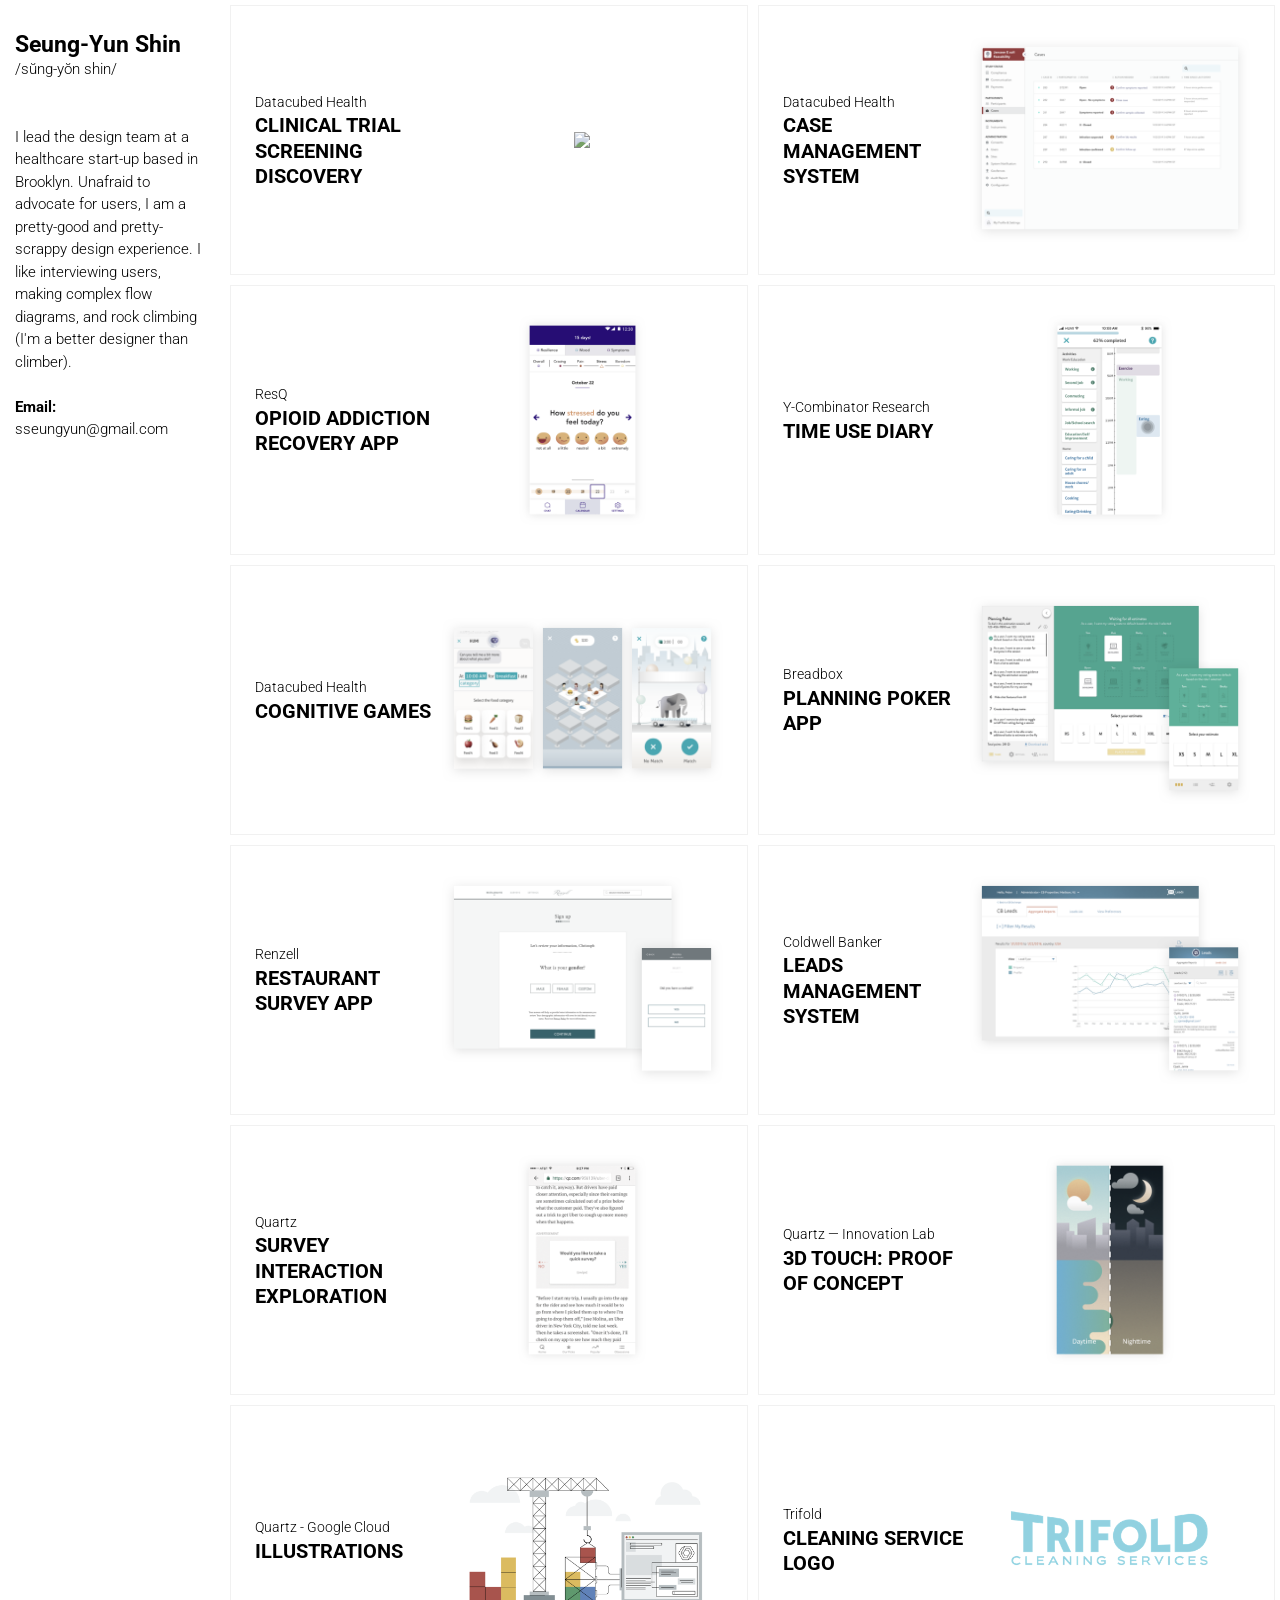
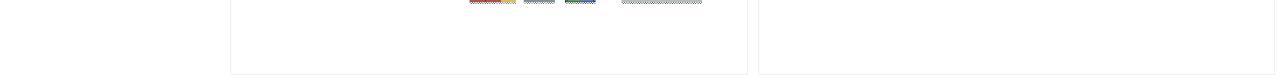
==== work/index.html @ f25b6d75 "Restructure: landing page at root, portfolio at /work, fix CSS" ====
<!DOCTYPE html>
<html lang="en" class="no-js">
	<head>
		<meta charset="UTF-8" />
		<meta http-equiv="X-UA-Compatible" content="IE=edge">
		<meta name="viewport" content="width=device-width, initial-scale=1">
		<title>Seung-Yun's Portfolio</title>
		<meta name="description" content="Hi. It's my portfolio." />
		<meta name="keywords" content="design, portfolio" />
		<meta name="" content="Works" />
		<link href='https://fonts.googleapis.com/css?family=Roboto:400,700' rel='stylesheet' type='text/css'>

		<link rel="stylesheet" type="text/css" href="css/normalize.css" />
		<link rel="stylesheet" type="text/css" href="fonts/font-awesome-4.3.0/css/font-awesome.min.css" />
		<link rel="stylesheet" type="text/css" href="css/style1.css" />
		<script src="js/modernizr.custom.js"></script>
		<link rel="shortcut icon" href="favicon.ico">
		<link rel="icon" href="animated_favicon.gif" type="image/gif">
		
		<script type="text/javascript" src="js/jquery-1.12.3.min.js"></script>
		<script type="text/javascript" src="js/jquery.mlens-1.6.min.js"></script>
	</head>
	<body>
		<div class="container">
			<button id="menu-toggle" class="menu-toggle"><span>Menu</span></button>
			<button class="close-button fa fa-fw fa-close"></button>

			
			<div id="theSidebar" class="sidebar">
				<h1>Seung-Yun Shin
				</h1>
					<p2>/sŭng-yŏn shin/
					</p2> <br><br><br>
					<p2>
						I lead the design team at a healthcare start-up based in Brooklyn. Unafraid to advocate for users, I am a pretty-good and pretty-scrappy design experience. I like interviewing users, making complex flow diagrams, and rock climbing (I'm a better designer than climber).  <br><br>
						<strong>Email:</strong> sseungyun@gmail.com
					<!--
						  <b class="btn active" onclick="filterSelection('all')"> Show all</a><br>
						  <a class="btn" onclick="filterSelection('mobile')"> Mobile</a><br>
						  <a class="btn" onclick="filterSelection('desktop')"> Desktop</a><br>
						  <a class="btn" onclick="filterSelection('responsive')"> Responsive</a><br>
						  <a class="btn" onclick="filterSelection('projectmanaging')"> Project managing</a><br>
						  <a class="btn" onclick="filterSelection('informationarchitecture')"> Information architecture</a><br>
						  <a class="btn" onclick="filterSelection('datavis')"> Data vis</a><br>
						  <a class="btn" onclick="filterSelection('userinterface')"> User interface</a><br>
						  <a class="btn" onclick="filterSelection('qualitative research')"> Qualitative research</a><br>
						  <a class="btn" onclick="filterSelection('quantitative research')"> Quantitative research</a><br>
						  <a class="btn" onclick="filterSelection('interaction')"> Interaction</a><br>
						  <a class="btn" onclick="filterSelection('prototype')"> Prototype</a><br>
						  <a class="btn" onclick="filterSelection('exploration')"> Exploration</a><br>
						  <a class="btn" onclick="filterSelection('shipped')"> Shipped</a><br>
						-->
					
					</p2>
			</div>

			<div id="theGrid" class="main">
				<section class="grid">
					<a id="screening" class="grid__item 1" href="#">
						<div class="gridtitle">
							<p class="category">Datacubed Health</p>
							<h2 class="title title--preview">Clinical Trial Screening Discovery</h2>
						</div>

						<div class="meta meta--preview">
							<img src="img/thumbnail/screening-thumbnail.png" class="meta__avatar thumbnail_img"/>
						</div>
					</a>

					<a id="cms" class="grid__item 1" href="#">
						<div class="gridtitle">
							<p class="category">Datacubed Health</p>
							<h2 class="title title--preview">Case Management System</h2>
						</div>

						<div class="meta meta--preview">
							<img src="img/thumbnail/caseman-thumbnail.png" class="meta__avatar thumbnail_img"/>
						</div>
					</a>

					<a id="resq" class="grid__item 1" href="#">
						<div class="gridtitle" >
							<p class="category">ResQ</p>
							<h2 class="title title--preview">Opioid Addiction Recovery App</h2>
						</div>
						<div class="meta meta--preview">
							<img src="img/thumbnail/resq-thumbnail.png" class="meta__avatar thumbnail_img"/> 
						</div>
					</a>
					<a id="timeuse" class="grid__item 2" href="#">
						<div class="gridtitle">
							<p class="category">Y-Combinator Research</p>
							<h2 class="title title--preview">Time Use Diary</h2>
						</div>
						<div class="meta meta--preview">
							<img src="img/thumbnail/timeuse-thumbnail.png" class="meta__avatar thumbnail_img"/> 
						</div>
					</a> 
					<a id="cognitive" class="grid__item 3" href="#">
						<div class="gridtitle">
							<p class="category">Datacubed Health</p>
							<h2 class="title title--preview">Cognitive Games</h2>
						</div>
						<div class="meta meta--preview">
							
							<img src="img/thumbnail/cognitive-thumbnail.png" class="meta__avatar thumbnail_img"/>  
						</div>
					</a>
					<a id="planningpoker" class="grid__item 6" href="#">
						<div class="gridtitle">
							<p class="category">Breadbox</p>
							<h2 class="title title--preview">Planning Poker App</h2>
						</div>
						<div class="meta meta--preview">
							
							<img src="img/thumbnail/breadbox-thumbnail.png" class="meta__avatar thumbnail_img"/>
						</div>
					</a>

					<a id="restarauntsurvey" class="grid__item 7" href="#">
						
						<div class="gridtitle">
							<p class="category">Renzell</p>
							<h2 class="title title--preview">Restaurant Survey App</h2>
						</div>
						<div class="meta meta--preview">
							
							<img src="img/thumbnail/renzell-thumbnail.png" class="meta__avatar thumbnail_img"/>
						</div>
					</a>
					<a id="leadsmanagement" class="grid__item 10" href="#">
						<div class="gridtitle">
							<p class="category">Coldwell Banker</p>
							<h2 class="title title--preview">Leads Management System</h2>
						</div>
						<div class="meta meta--preview">
							<img src="img/thumbnail/cbleads-thumbnail.png" class="meta__avatar thumbnail_img"/>
						</div>
					</a>
					<a id="surveyinteraction" class="grid__item 4" href="#">
						<div class="gridtitle">
							<p class="category">Quartz</p>
							<h2 class="title title--preview">Survey Interaction Exploration</h2>
						</div>
						<div class="meta meta--preview">
							<img src="img/thumbnail/survey-thumbnail.png" class="meta__avatar thumbnail_img"/>
						</div>
					</a>
					<a id="3dtouch" class="grid__item 5" href="#">
						<div class="gridtitle">
							<p class="category">Quartz — Innovation Lab</p>
							<h2 class="title title--preview">3D Touch: Proof of Concept</h2>
						</div>
						<div class="meta meta--preview">
							
							<img src="img/thumbnail/3dtouch-thumbnail.png" class="meta__avatar thumbnail_img"/>
						</div>
					</a>	


					<a id="illustrations" class="grid__item 14" href="#">
						<div class="gridtitle">
							<p class="category">Quartz - Google Cloud</p>
							<h2 class="title title--preview">Illustrations</h2>
						</div>
						<div class="meta meta--preview">
							
							<img src="img/thumbnail/google-thumbnail.png" class="meta__avatar thumbnail_img"/>
						</div>
					</a>
					<a id="logodesign" class="grid__item 15" href="#">
						<div class="gridtitle">
							<p class="category">Trifold</p>
							<h2 class="title title--preview">Cleaning Service Logo</h2>
						
						</div>
						<div class="meta meta--preview">
							<img src="img/thumbnail/trifold-thumbnail.png" class="meta__avatar thumbnail_img"/>
						</div>
					</a>
				</section>

				<section class="content">
					<div class="scroll-wrap">
						
						<article class="content__item 1">
							<span class="category category--full">Datacubed Health</span>
							<h2 class="title title--full">Clinical Trial Screening Discovery</h2>
							
							<span class="category category--full">2020</span>
							<div class="text_area">
							<div class="longline"></div>
							<p>We've known for a while that our inability to support the screening phase of clinical trials was a product gap. To understand how to shape the requirements, I partnered up with the Science and Product teams to understand clinical trial site and participant needs.</p>
							
							<div class = "section">
								<div class="column_text1">
									<h3>TLDR</h3>
									<li><mark>Problem</mark> Our project managers and clients have been using roundabout ways to execute certain functions that our product doesn't support</li>
									<li><mark>Solution</mark> Working with the Product and Science teams, we ran a series of user research including stakeholder interviews, surveys, and workshops </li>
									<li></li>
								</div>
								<div class="column_text2">
									<h3>Team</h3>
									<li>Lead: Me</li>
									<li>Science Researcher: Xinriu Jiang</li>
									<li>Product Manager: Steve Kurien</li>
								</div>
							</div>

							<div class="section">
								<h3>Use Case Matrix</h3>
								We scraped information from the study protocols we have access to and compiled it into one spreadsheet, allowing us to shape the configurability for setting up a study in our system.

								<div class="screenshot">
										<img class="medium" src="img/screening/screening1.png" alt="screening1">
								</div>
							
							</div>

							<div class="section">
								<h3>Stakeholder Interviews & Surveys</h3>
								We interviewed the CEO, President, VP of Customer Success, VP of Project Management, a Director of Sales, and a Project Manager and surveyed our Site Advisory Board. The affinity map below shows what was discussed in those conversations/responses. <br><br>
								We understood that supporting screening was table stakes functionality—it may not necessarily add marketable value to our product, it would save the cost/time of roundabout manual work our users have to perform in order for the system to function as needed.

								<div class="screenshot">
										<img class="large" src="img/screening/screening2.png" alt="screening2">
								</div>
							</div>

							<div class="section">
								<h3>Site and Participant User Journey</h3>
								Based on the themes, we pieced together a user journey for both the participant and the site sides. 
								We validated the journey and the experience scale with the Site Advisory Board in a workshop. 

								<div class="screenshot">
										<img class="large" src="img/screening/screening3.png" alt="screening3">
								</div>
								<div class="screenshot">
										<img class="large" src="img/screening/screening4.png" alt="screening4">
								</div>
								<div class="screenshot">
										<img class="xlarge" src="img/screening/screening5.png" alt="screening5">
								</div>
							</div>

							<div class="section">
								<h3>User Story Mapping</h3>
								Project Management, Science, Product, and Design collectively came up with 49 user stories, leveraging the user journey to guide the discussion. The output was a set of all possible stories for participants and sites in the context of our platform.
								
								<div class="screenshot">
										<img class="large" src="img/screening/screening6.png" alt="screening6">
								</div>
								<div class="screenshot">
										<img class="large" src="img/screening/screening7.png" alt="screening7">
								</div>
								<p>

								Project, Science, Product, and Design assigned a value for each of the user stories based on our aligned-understanding of the user journies — since Project Management and the Science team were our primary stakeholders, their assigned values were weighted higher.
								</p>
							
								<div class="screenshot">
										<img class="large" src="img/screening/screening8.png" alt="screening8">
								</div>
						
							
							</div>
					
				</article>
				











						<article class="content__item 1">
							<span class="category category--full">Datacubed Health</span>
							<h2 class="title title--full">Case Management System</h2>
							
							<span class="category category--full">2019</span>
							<div class="text_area">
							<div class="longline"></div>
							<p>At the request of a pharmaceutical client, I designed a feature for case managers for a clinical trial. I am currently working closely with our front-end and back-end engineers for the first build.</p>
							
							<div class = "section">
								<div class="column_text1">
									<h3>TLDR</h3>
									<li><mark>Problem</mark> For an E. coli vaccine trial, case managers need a way to follow up with participants who report symptoms of E. coli within a study population of 600-1000</li>
									<li><mark>Solution</mark> Create a case management tool to keep track of and update cases of E. coli infection within the study population</li>
									<li><mark>Gist</mark> A big challenge was wrapping my head around all the moving parts and trying to simplify the experience for users. But really, the bigger challenge was running between our client, our project manager, and our acting product manager to narrow down requirements and nail down the workflow as our startup adapts to working with clients. </li>	
								</div>
								<div class="column_text2">
									<h3>Team</h3>
									<li><mark>Product Management</mark> Mike Kaminsky</li>
									<li><mark>UX Design</mark> Me</li>
									<li><mark>UI Design</mark> Jewelia Kim</li>
									<li><mark>Development</mark> Joey Wu (Front-end), Kailash Kumar (Back-end)</li>
								</div>
							</div>

							<div class="screenshot">
									<img class="mediumshadow" src="img/caseman/caseman1.png" alt="resq1">
							</div>
								


							<div class="section">
								<h3>Background</h3>
								This feature would be the most front-end involved of the custom features we had to build for the vaccine trial. I lead the design for all features of the end-to-end solution, including
								<ul>
									<li>1. geofence creation feature for study admin</li>
									<li>2. a participant-facing chatbot (with location-based conditions)</li>
									<li>3. workflow for creating of new cases</li>
									<li>4. case feature for case managers - which is what we're talking about right now</li>
								</ul>

							</div>

							<div class="section">
								<h3>Research</h3>
								<h4>Interviews</h4>
									When we kicked off our project, I interviewed our Chief Deputy Science Officer and our Research Assistant who have had experience as case managers at prior jobs. The conversations helped me find a footing for what they were generally looking for.
								<ul>
									<li>• They preferred having more flexibility over having less room for error</li>
									<li>• Due to regulatory reasons, user should not be able to "undo" actions </li>
									<li>• Note taking has to be general and not tied to a specific state</li>
								</ul>
							</div>

							<div class="section">
								<h3>Userflow</h3>
								I synthesized the requirements that came in piecemeal and created this userflow for final approval from the client.
								<div id="img_wrapper" class="screenshot">
									<img id="publiczoom" src="img/caseman/caseman2.png" alt="public" data-big=src=img/caseman/caseman2@2x.png data-big2x="img/caseman/caseman2@2x.png" data-id="mlens_0" style="width: 100%;">
									<figcaption>Hover to follow the flow</figcaption>
								</div>

							<div class="section">
								<h3>Information architecture</h3>
								To make the cases easier to track, I created 4 different states to align to the question the case manager had to answer in the progression of the case. Depending on their answer to questions, the case would progress from "Open case", "Reported (symptoms)", "Suspected infection", and "Confirmed infection". 
								<div class="screenshot">
									<img class="large" src="img/caseman/caseman4.png" alt="resq17">
									<figcaption>Breakdown of each state, what the case manager has to do, and what information they need to execute</figcaption>
								</div>
							</div>

							<div class="section">
								<h3>Wireframes</h3>
								From the breakdown above, I had a good understanding of the most relevant information tied to case manager's actions. I designed the layout so that as the case manager reads from left to right, they can glance at what information they need and directly on the right, answer the question that they need to answer regarding the case. <br>
								Items such as PII (Personally identifiable information) would remain at the top.
								<div class="screenshot">
									<img class="medium" src="img/caseman/caseman5.png" alt="resq1">
									<figcaption>Laying out all the necessary components</figcaption>
								</div>
								<div>
									<img class="large" src="img/caseman/caseman3.png" alt="resq1">
									<figcaption>How each case gets progressed depending on how the case was opened</figcaption>
								</div>
							</div>
							
							</div>
							<div class="section">
								<h3>Interface
								</h3>
								I worked off of a design system that UX designer, Jewelia Kim, had created before. For the new components, I derived the styling off of patterns and added them to the library. 
								<br><br>
								<div class="screenshot">
									<img class="mediumshadow" src="img/caseman/caseman6.png" alt="resq17">
									<figcaption>Case managers can see a list of all cases</figcaption>
								</div>
								<div class="screenshot">
									<img class="mediumshadow" src="img/caseman/caseman7.png" alt="resq17">
									<figcaption>Detail view shows all the relevant information</figcaption>
								</div>
						
								<div class="screenshot">
									<img class="large" src="img/caseman/caseman8.png" alt="resq17">
									<figcaption>All the states of the new component</figcaption>
								</div>
							</div>
							<div class="section">
								<h3>Development
								</h3>
								To better communicate the conditions around the different states to developers, I've created truth tables. So far, it's been a great process working closely with back-end and front-end engineers to talk through workarounds. The release date for this feature is January 2020.
								<br><br>
								<div class="two_columns">
									<img class="small2" src="img/caseman/caseman9.png" alt="resq17">
									
								
									<img class="small2" src="img/caseman/caseman10.png" alt="resq17">
									<figcaption>Left: Focused on the Open states of cases, Right: All states based on specific conditions</figcaption>
								</div>
							</div>

						</article>

						<article class="content__item 1">
							<span class="category category--full">ResQ</span>
							<h2 class="title title--full">Opioid Addiction Recovery App</h2>
							
							<span class="category category--full">2018 - 2019 | Datacubed Health</span>
							<div class="text_area">
							<div class="longline"></div>
							<p>I am proud to have led the design of this opioid recovery app from challenge submission to bring it to life as an MVP, in development now. It won <a href="http://thehealthcareblog.com/blog/2018/11/09/looking-back-at-the-rwjf-challenges/">2nd place in the RWJF Opioid challenge</a>, was <a href="http://awards.ixda.org/entry/2019/resq-predictive-analytics-and-social-support-to-fight-opioid-addiction/">shortlisted for the 2019 Interaction Awards</a>, and received <a href="https://www.fastcompany.com/90225061/this-app-enlists-friends-and-family-to-help-fight-opioid-addiction">press recognition</a>!</p>
							

						<div class="section">
							<div class="column_text1">
								<h3>TLDR
								</h3>
								<li><mark>Problem</mark> Too many people are dying of opioid overdose, and most people don't know how to help loved ones suffering from addiction </li>
								<li><mark>Solution</mark> Using predictive modeling, Design an app that sends nudges support network to intervene when said individuals may be vulnerable to relapse</li>
								<li><mark>Gist</mark> When our company decided to put resources into realizing the app, we shifted toward making proper flows and conducting user interviews to make it a viable product. The findings from user interviews (along with considering realistic dev efforts) led us to overhaul the mobile experience.</li>
							</div>
							<div class="column_text2">
								<h3>Team
								</h3>
								<li><mark>Research Science</mark> Tyler Burleigh PhD</li>
								<li><mark>Product Manager/Lead Design</mark> Me</li>
								<li><mark>Development</mark> Marina Hoashi (React Native), Karan Desai (Back-end)</li>
							</div>
						</div>
							<div class="section">
								<h3>Background</h3>
								 <a href=“https://www.datacubed.com/resq/“>ResQ</a> began as a response to a challenge sponsored by the Robert Woods Johnson Foundation (RWJF) and was initially led by Datacubed research scientist <a href=” https://tylerburleigh.com/”>Tyler Burleigh</a>.  
								<blockquote>"Can you create technology enabled tools to help support and connect individuals affected by opioid addiction?"
								</blockquote>
								<strong>Social support plays a key role in long-term recovery.</strong> Because Datacubed’s research platform already allows participants to pass their data to research admins, we reshaped the model to connect primary users (recovering addicts) with a support network of family and friends. The primary users would be able to log predictive factors using their mobile app, while the support users would be able to monitor the primary users data to know when they should intervene. To address concerns that many who want to help might not best know how, the desktop web app would also provide guidance on how to best encourage and support the primary user. 
								<br>
								<button class="accordion"> about how this works</button>
								<div class="panel">
									<h4>What science says are the key predictors of relapse
									</h4>
									Prior studies about opioid addiction reveal key indicators which predict relapse. The most accurate predictors seem pretty obvious, like how much a person is craving and when a person last used. Others are less intuitive, e.g. a person’s tolerance for ambiguity (essentially how okay they are with uncertainty) and their aversion to risk.
									<div class="screenshot">
										<img class="medium" src="img/resq/resq1.png" alt="resq1">
										<figcaption>This shows confidence levels of the factors. Graphic design: Ivan Martinez, Source: National Institute on Drug Abuse | NIH</figcaption>
									</div>
									Many of these factors could be be self-reported, but we could objectively measure some of the more subtle factors by asking primary users to perform several tasks. We design + gamified each of these tasks (please also see "Cognitive games") to measure key predictors of relapse:
									<ul>
										<li>• Delayed discounting | Impulsivity</li>
										<li>• Stroop | Susceptibility</li>
										<li>• Levy probability | Risk/Ambiguity tolerance</li>
										<li>• <a href=”https://en.wikipedia.org/wiki/Likert_scale>Likert</a> survey | Craving, Boredom, Stress, Pain</li>
									</ul>
								
									As our Research Scientist Tyler described it, the Levy task presents the participant with “a choice between a sure bet and a risky bet with the possibility of gaining or losing some amount of money/points.”
									<br><br>
									In a Stroop trial, typically, a word “is matched to the font color of the word (e.g., blue), and on other trials they are mismatched (e.g., red) which creates two competing response tendencies (i.e., red and blue). When mismatched, participants are slower to respond and more likely to make errors, and individual differences in task performance are believed to be diagnostic of decline in cognitive control which underlies certain disorders.” Replacing some of the color words with words related to opioids or heroin (e.g. “dope”) would measure your susceptibility.
									<div class="two_columns">
										<img class="mobile2" src="https://66.media.tumblr.com/654535f9b9a9856152adfec0811de740/tumblr_po8i8myhJw1y8t0x6o1_1280.png" alt="resq2">
										<img class="mobile2" src="https://66.media.tumblr.com/d220a0c58a2a50d329d6137cba637a8a/tumblr_po8ia0J4Ay1y8t0x6o1_1280.png" alt="resq3">
										<figcaption>Users could take these tasks to measure their risk + ambiguity tolerance (left) and susceptibility (right).
									</div>		
								</div>
							</div>	
							
							<div class="section">
								<h3>Explorations</h3>
								My fellow UX designer, <a href =“https://www.linkedin.com/in/jeweliakim”>Jewelia Kim</a>, and I rushed to get wireframes and some (admittedly) extremely-roughly-visual-designed screens out within a day. Here’s what ResQ 1.0 looked like:
								<div class="two_columns">
									<img class="mobile2" src="https://66.media.tumblr.com/296659e8dfaf08397abe852785c9b7bd/tumblr_po8iadRsFh1y8t0x6o1_640.png" alt="resq4">
									<img class="mobile2" src="https://66.media.tumblr.com/2bb9788cc4fe68d70f9166ce56bb0826/tumblr_po8iardApx1y8t0x6o1_640.png" alt="resq5">
									<figcaption>ResQ 1.0: Our initial entry for the challenge looking quite wireframe-y</figcaption>
								</div>
								Once we were selected semi-finalists, we had some time to breathe and refined the designs for ResQ 2.0. 
								<div class="two_columns">
									<img class="mobile2" src="https://66.media.tumblr.com/421a742363b54845e294a744d8ca5851/tumblr_po8ib7flS51y8t0x6o1_1280.png" alt="resq5">
									<img class="mobile2" src="https://66.media.tumblr.com/d73b47f8c51a1cdfb19bb5a1fb12283d/tumblr_po8ic7f56L1y8t0x6o1_1280.png" alt="resq6">
									<figcaption>ResQ 2.0: After some visual updates</figcaption>
								</div>
								<div class="screenshot">
									<iframe width="559" height="398" src="https://www.youtube.com/embed/PlA_mY3U-kQ?rel=0" frameborder="0" allow="accelerometer; autoplay; encrypted-media; gyroscope; picture-in-picture" allowfullscreen></iframe> 
									<figcaption>Prototype of ResQ 2.0: Support user sending an encouragement sticker to primary user</figcaption>
								</div>
							</div>	
							<div class="section">
								<h3>Userflows</h3>
								We were then selected as finalists. I worked with Android developer John Gomez to make a semi-functioning version of the app. <br>
								<strong>At this point, Datacubed made the decision to open up dev resources to make ResQ a real, publicly-available app.</strong> So I quickly backpedaled to userflows. 
								
								<div class="screenshot">
									<img class="xlarge" src="img/resq/resq17.png" alt="resq17">
									<figcaption>User flow: how a primary user logs in</figcaption>
								</div>
								<div class="screenshot">
									<img class="xlarge" src="img/resq/resq18.png" alt="resq18">
									<figcaption>User flow: how a primary user takes surveys + tasks</figcaption>
								</div>
								<div class="screenshot">
									<img class="xlarge" src="img/resq/resq19.png" alt="resq19">
									<figcaption>User flow: how a support user registers</figcaption>
								</div>
							</div>
							<div class="section">
								<h3>Research
								</h3>
								<h4>Interviews</h4>
								As ResQ began to take form as a full-fledged app, developers echoed the same lingering concerns we had that were never fully addressed: “How can we be sure that this is something recovering opioid users want?” We hadn’t done enough to engage with our potential user base to complement our scientific insights—what a way to imply “we know what you need better than you do.”
								<br><br>
								After some deliberation, I decided to get in touch with users on the Opiates Recovery sub-Reddit. I felt like it was the best, non-invasive way to reach that community of recovering opioid users. With the approval of the moderators, <a href="https://www.reddit.com/r/OpiatesRecovery/comments/9qpa81/were_building_a_recovery_applet_us_know_what_you/">I solicited feedback for the app.</a> <i>I had no idea how immensely helpful it would be</i>: two people graciously volunteered to speak more in depth about their personal experiences, and each of the feedback we received shaped the next iteration of ResQ.
								<div class="screenshot">
									<img class="large" src="https://66.media.tumblr.com/1064c71ba780fbda7709b35f5e42d4fb/tumblr_po8ibmnUdC1y8t0x6o1_1280.png" alt="resq8">
									<figcaption>We asked /r/OpiatesRecovery/ to give us feedback about ResQ</figcaption>
								</div>
							</div>
							<div class="section">
								<h4>Findings</h4>
								Looking at the response from Reddit, we felt optimistic that our app was generally well-received:
								<ul>
									<li>• Commenters saw benefit in calendar app with a record of their past symptoms</li>
								</ul>
							
								I spoke with one of the Reddit volunteers over the phone and got a deeper appreciation of the physical and emotional impact of recovering. I also learned about a few things we hadn’t really thought about before, like the phases of symptoms: 
								<ul>
									<li>• Acute withdrawal symptoms (5-10 days): “You’re so sick you don’t care about anything” </li>
									<li>• Post acute withdrawal symptoms (10+ days): “You’re bombarded with all those issues once you sober up” </li>
									<li>• 30 day marker: “30 days is huge for a lot of people”</li>
									<li>• Access to AA/NA was key in their recovery</li>
								</ul>
								I emailed with a second volunteer from Reddit who gave direct feedback about the app:
								<ul>
									<li>• “Susceptibility” may trigger fatalistic tendencies among some—i.e. the app is telling me I’m susceptible so my inevitable relapse isn’t up to me</li>
									<li>• Reiterated that physical symptoms are a huge part of recovery and would appreciate guidance on how to alleviate them</li>
								</ul>
								I also attended a very informative community panel which included a doctor, distributing attorney, and community leaders in the Lower East Side:
								<ul>
									<li>• Most members of the community are pro harm-reduction and safe injection sites</li>
									<li>• The <a href=“https://www.samhsa.gov/capt/sites/default/files/resources/good-samaritan-law-tool.pdf>Good Samaritan law</a> protects bystanders when calling 911 about overdose</li>
								</ul>
							</div>
							<div class="section">
								<h3>MVP planning</h3>
								The user interviews drove us to take a drastically different approach to the interface. While that’s not always ideal, it did give us a fresh start to to think realistically about how it would be developed. Considering the user feedback and the fact that integrating support user capabilities would take a lot more back-end work we just didn’t have the bandwidth for, ResQ version 3 became a self-tracking recovery progress app to be developed in React Native. <br><br>
								So based on the feedback we received, our actionable items:
								<ul>
									<li>• Move from a dashboard interface to a calendar interface to look at metrics over ~30 day period</li>
									<li>• Add ability to record symptoms</li>
									<li>• Scrap “Susceptibility” as a factor</li>
									<li>• Support chat > Humi chatbot (one Reddit commenter loved Humi so we wanted to make him more integral)
									<li>• Deliver educational materials/resources (symptoms, AA/NA information, your rights, etc)</li>
								</ul>
							</div>
							<div class="section">
								<h3>MVP design</h3>
								<div class="two_columns">
									<img class="mobile2" src="https://66.media.tumblr.com/7c89b3b4c97efc92b12faa2b7832e6df/tumblr_po8icrBvDE1y8t0x6o1_1280.png" alt="resq9">
									<img class="mobile2" src="https://66.media.tumblr.com/440bf6507d3a714fcc71401b1c746d5e/tumblr_po8igjMK231y8t0x6o1_1280.png" alt="resq16">
									<figcaption>As a direct response to user feedback: Humi chatbot, Symptom diary</figcaption>
								</div>
								As a self-tracking app, ResQ 3.0 looks vastly different from our original entry. I looked at my favorite menstrual cycle tracking app, Clue<sup>1</sup>, for inspiration, making some improvements on it (e.g. more seamless transition from week to month view). The calendar view presents a data visualization of the risk factors over time, letting users monitor their own recovery progress. Based on their responses to the factors, we present them a “Resilience score”:
								<div class="two_columns">
									<img class="mobile2" src="https://66.media.tumblr.com/33aba5054ad1cc67358e96074020b4bf/tumblr_po8ierOkkz1y8t0x6o1_1280.png" alt="resq11">
									<img class="mobile2" src="https://66.media.tumblr.com/26e4346f5312f2b88f3add9409cd1002/tumblr_po8if8ZaKN1y8t0x6o1_1280.png" alt="resq12">
									<figcaption>Resilience score: Before, After finishing tasks + surveys</figcaption>
								</div>
								Each of the factors’ weight varies toward the Resilience score (e.g. “Craving” is a more accurate indicator of relapse than “Boredom”), and if the Resilience score was low, the app sends out a word of encouragement. We’re hoping that we can build on this experience once we have more data to better predict when relapse might happen.<br><br>
								We also wanted to supplement the Likert scale answers with some of the adorable minion-esque characters (made by our visual designer, <a href=“https://www.martinezivan.com/ “> Ivan Martinez</a>). But first, we had to figure out a way to quantify the emotions to map them out to 0-4 scale answers. Tyler sent out an internal survey and the results determined which facial expression we’d select for 0-4. 
								<div class="screenshot">
									<img class="medium" src="https://66.media.tumblr.com/db34d46128a21034cb0461bc738c3153/tumblr_po8ifmClsO1y8t0x6o1_1280.png" alt="resq13">
									<figcaption>How the different expressions measured up</figcaption>
								</div>
								<div class="screenshot">
									<img class="mobile" src="https://66.media.tumblr.com/c42922709e262506da853e62ef3a75bd/tumblr_po8ig3zr5C1y8t0x6o1_1280.png" alt="resq14">
									<figcaption>Faces in situ</figcaption>
								</div>
								And this is how we ended up with our final MVP, no longer a mere proof of concept.
								<div class="screenshot">
									<iframe width="320" height="540" src="https://www.youtube.com/embed/NFkByv6ZmrI?rel=0" frameborder="0" allow="accelerometer; autoplay; encrypted-media; gyroscope; picture-in-picture" allowfullscreen></iframe>
									<figcaption>Prototype of ResQ 3.0, a self-tracking recovery app, currently being developed by amazing React Native developer, Marina Hoashi</figcaption>
								</div>
							</div>
							<div class="section">
								<h3>Next steps</h3>
								We plan to do additional user testing once we have a build, but here some features we already have in the backlog:
								<ul>
									<li>• Making it “smarter” so we can make predictions about withdrawal symptoms or relapse based on real world evidence</li>
									<li>• Connecting users to local support programs like NA/AA based on location</li>
									<li>• Support users capabilities</li>
								</ul>
								<div class="screenshot">
									<img class="device" src="https://66.media.tumblr.com/a9a7711f95532081cf28d36e7a9327fb/tumblr_po8ixaMGnc1y8t0x6o1_1280.jpg" alt="resq15">
									<figcaption>Thanks for sticking around!</figcaption>
								</div>
							</div>
								<sup>1</sup> I love it but<a href=”https://www.bloomberg.com/news/articles/2019-01-24/how-period-tracking-apps-are-monetizing-women-s-extremely-personal-data”> I wish it wasn’t selling my data</a>. Tangentially related, <a href=”https://www.vox.com/the-goods/2018/11/13/18079458/menstrual-tracking-surveillance-glow-clue-apple-health”>this Vox piece</a> bring up a good point about how poor design can exclude certain types of users. It’s a delicate balance—making enough assumptions about users while not cornering them into an unrelatable experience, but it’s not impossible.
							</div>
						</article>

						<article class="content__item 2">
							<span class="category category--full">Y-Combinator Research</span>
							<h2 class="title title--full">Time Use Diary</h2>
							
							<span class="category category--full">2018 | Datacubed Health</span>
							<div class="text_area">
							<div class="longline"></div>
							<p>
								For Y-Combinator Research’s Basic Income study, we built an open-ended interactive timeline for participants to record their activities. With a lot of opportunities for user testing, our design shaped the transfer of this data—from how we prompt the user to process their information for input to the output of quantifiable data for the science team at YCR. It was incredibly rewarding to create a sort of sandbox for users and observe their self-reported outcomes.
							</p>
							

						<div class="section">
							<div class="column_text1">
							<h3>TLDR</h3>
								<li><mark>Problem</mark> Recording daily activities is incredibly tedious—as we found out from research</li>
								<li><mark>Solution</mark> Design an interactive and intuitive timeline-filling task, making sure that the list of activities was comprehensive </li>
								<li><mark>Gist</mark> We conducted usability research (via paper prototype, mobile app) and analyzed quantative data to ease the cognitive load of mapping actual activities (e.g. "Washing the dishes") to a category (e.g. "Household chores"). We sent out qualitative feedback surveys to learn how to better accommodate intuitive behaviors.</li>
							</div>
							<div class="column_text2">
								<h3>Team
								</h3>
								<li><mark>Product Manager</mark> Mike Kaminsky</li>
								<li><mark>UX/UI Design</mark> Me</li>
								<li><mark>Development</mark> Marina Hoashi (React Native)</li>
							</div>
						</div>

							<div class="screenshot">
								<iframe width="360" height="780" src="https://www.youtube.com/embed/zNogMnaOVdo?rel=0" frameborder="0" allow="accelerometer; autoplay; encrypted-media; gyroscope; picture-in-picture" allowfullscreen></iframe>
							</div>

							<div class="section">
								<h3>Background</h3>
								Y-Combinator Research asked us to build an app for their <a href="https://www.wired.com/story/y-combinator-learns-basic-income-is-not-so-basic-after-all/">Basic Income study</a> set to begin in 2019.
								<blockquote>
									"How does receiving a basic income affect the way people spend their time? Do people spend less time working and more time taking care of family members? Do people drop out of the workforce or work fewer hours and go to school or pursue lower-paying job that they enjoy more? Using state-of-the-art passive data collection, validated with time use surveys, we will examine how recipients of basic income spend their time."
								</blockquote>
								YCR needed to capture activity data of income recipients, grouped into general categories, e.g. “work”, “work-related activities” or “leisure.” The task was to be based off of <a href=”https://www.bls.gov/tus/”>American Time Use Survey</a>—we knew going into it that <strong>we had to rebuild a notoriously tedious task.</strong> 
							</div>
							<div class="section">
								<h3>Explorations</h3>
								<h4>Location-dependent design</h4>
								Our first pass in the exploratory phase was wholly dependent on location data—we would make assumptions based on your location and time of day (we weren’t yet thinking through the technical feasibility of machine learning). For example, if we noticed that you were at Hale & Hearty at 12:15pm, we would assume that you were having lunch (categorized under “leisure”).
								<div class="screenshot">
									<iframe width="360" height="660" src="https://www.youtube.com/embed/IfUrvvGMU7c?rel=0" frameborder="0" allow="accelerometer; autoplay; encrypted-media; gyroscope; picture-in-picture" allowfullscreen></iframe>
								</div>
								Our science team voiced some concern with this design because it made it too easy for people to provide false data. <strong>Taking away user autonomy + lazy users = bad data.</strong>
								<h4>Location-<strike>dependent</strike> enhanced design</h4>
								We thought through other ways to use location data to make the task easier—specifically, by blocking out chunks based on location and narrowing down the list of activities.
								<div class="screenshot">
									<img class="medium" src="img/timeuse/timeuse9.png" alt="timeuse9">
									<figcaption>Information/user flow of location-based experience</figcaption>
								</div>
								<div class="screenshot">
									<img class="medium" src="img/timeuse/timeuse1.png" alt="timeuse1">
									<figcaption>Categorization of activites based on location</figcaption>
								</div>
								<div class="screenshot">
									<img class="xlarge" src="img/timeuse/timeuse10.png" alt="timeuse10">
									<figcaption>Wireframes of location-enhanced designs</figcaption>
								</div>
								But it was only after these exercises (as these things go) that we found out that less than 50% percent of the pilot participants opted to share their location.


							</div>
							<div class="section">
							<h3>Interface</h3>
								<h4><strike>Location-enhanced</strike>Open-ended Design</h4>
									We decided that a drag and drop interface would best suit the task. We were hopeful that the tangibility of the interaction would make it interesting for users while keeping the responses open-ended. For convenience, it was logical to keep both the activity list and the timeline exposed at all times.
								<div class="screenshot">
									<img class="mobile" src="https://66.media.tumblr.com/3af111f5063aa598b740f4c38a44697b/tumblr_po8j00G86s1y8t0x6o1_1280.png" alt="timeuse2">
								</div>
						
								Based on the in-house paper prototype, we added some categories to a list we had created (based on a more-generalized list that YCR provided).
							</div>

							<div class="section">
								<h3>Research</h3>
								<h4>Usability Test: Paper prototype</h4>
								Because we weren’t able to ease users’ cognitive load by other means, we had to ensure that all the items in the activities list were mutually exclusive + collectively exhaustive so that users wouldn’t have to think twice about how to mentally map their actual activity to a defined category.
								<br><br>
								Using color blocks (people actually <i>volunteered</i> when they saw these) and a giant timeline to mimic the designs, I asked other employees at Datacubed to recall their activities yesterday and to reproduce it on the timeline.
								<div class="two_columns">
									<img class="small2" src="https://66.media.tumblr.com/fd8e6f1566fd692479d15f267a40597f/tumblr_po8hq8RZT11y8t0x6o1_1280.png" alt="timeuse3">
									<img class="small2" src="https://66.media.tumblr.com/ee280aee811f9e247e7d6e4acbe44462/tumblr_po8hypJy101y8t0x6o1_1280.png" alt="timeuse4">
									<img class="small2" src="https://66.media.tumblr.com/92145d5f865afcc5f4c3eef94f345af2/tumblr_po8hz7ee1J1y8t0x6o1_1280.png" alt="timeuse5">
									<img class="small2" src="https://66.media.tumblr.com/9d9971984862690274d6902435d0a561/tumblr_po8i0gzSmj1y8t0x6o1_1280.png" alt="timeuse6">
									<figcaption>I made some colored blocks out of paper for fun user tests</figcaption>
									<figcaption></figcaption>
								</div>


								<h4>Usability test: Mobile prototype</h4>
								<strong>Problem</strong>: While testing the built version on iOS and Android devices around our shared office, we observed a lot of people getting frustrated while using Android devices. I think I’m explaining this correctly, but—React Native on Android isn’t good at discerning “dragging” in a scrollable area. Because the left side is vertically scrollable, dragging activities in any direction beside precisely horizontal felt lagged.<br><br>

								<strong>Solution</strong>: teach users to tap on the item (which disables the scroll) and then move it out (which would allow them to move it however they wanted).
							
							<h4>Data analysis: YCR’s pilot group</h4>
								Silas Lee, our research intern, ran an analysis for completion time. 
								<ul>
									<li>• The average person took 135.8 seconds (2.3 min) less the second time around. Users were faster the second time around (hopefully because they learned the behavior)!</li>
										<div class="screenshot">
											<img class="medium" src="img/timeuse/timeuse7.png" alt="timeuse7">
											<figcaption>The more to the left of 0, the better</figcaption>
										</div>
								</ul>
								We also looked at the responses to improve both the data collection and user experience.
							
								<ul>	
									<li>• In “Other” users wrote in their own responses if any categories were missing. We took notice of the recurring write-in answers and added them as to the list.</li>
									<div class="screenshot">
											<img class="mobile" src="img/timeuse/timeuse8.png" alt="timeuse8">
											<figcaption>After careful deliberation, we decided against adding "Spiritual ceremony or ayahuasca"</figcaption>
										</div>
									<li>• Some users were conflating “driving” with “commuting” and placed "commuting" while traveling to and from non-work related activities (which YCR has clarified they do not want). So we added "Driving" to the list and made the distinction.
								</ul>


								<h4>Data analysis: Beta group</h4>
								Next, we deployed the Time Use Tracker and a feedback survey to our company’s Beta group, a cohort whose data we use to validate surveys and tasks.
								<br><br>
								Interestingly (although not all that relevant), the people who found it the least “Easy to use” were between 35-44 (this age group tends to have the lowest retention rate, presumably because they tend to have the most responsibilities).
								<br><br>
								In the feedback survey, we slotted in a question that would solicit more discrete responses: “Would you do this everyday?” 17 said they would, 22 said they wouldn’t. In reality, no user is asked to do this every day so expectations were low, but I hoped the question would provoke more extreme responses. Of the users who reported they would not use the Time Use Diary daily:
								<ul>
									<li><strong>59%</strong> of them found it too difficult to remember or just thought it was too tedious (while it was easy to use)</li>
									<li><strong>27%</strong> of them were just not interested in logging their day</li>
									<li><strong>14%</strong> thought it was too difficult</li>
								</ul>
								Based on the detailed feedback of the 14% of that group, we updated the tutorial to clarify the instructions.
							</div>
							<div class="section">
								<h3>Next steps</h3>
								
								We've explored several options we could pick up and deploy at next client’s request
								<ul>	
									<li>• Run usability testing to catch pain points in the moment</li>
									<li>• Tutorial tidbits on an as-needed basis</li>
									<li>• Clarify requirements in the tutorial</li>
									<li>• Teach both ways for users to stretch the time of activity</li>
								</ul>
							</div>
						</article>

						<article class="content__item 3">
							<span class="category category--full">Datacubed Health</span>
							<h2 class="title title--full">Cognitive Games</h2>
							
							<span class="category category--full">2017 - 2019</span>
							<div class="text_area">
							<div class="longline"></div>
							<p>
								I worked together with React Native developer Marina Hoashi and research scientist Tyler Burleigh PhD to transform cognitive tasks—which have traditionally been conducted on paper or desktop (often crudely copied from said paper version)—into mobile games. The three of us negotiated the middle ground in creating a task that’s feasible, enjoyable, and scientifically-validated. Visual assets are a combined effort between amazing visual designer Ivan Martinez and me.
							</p>
							<div class="section">
								<div class="column_text1">
								<h3>TLDR</h3>
									<li><mark>Problem</mark> For research studies, our clients need a way to assess different cognitive capabilities of participants. However, compliance rates tend to be low because these cognitive tests are usually conducted in a physical setting. </li>
									<li><mark>Solution</mark> Mobile-friendly games and surveys based on widely-used cognitive tests</li>
								</div>
								<div class="column_text2">
									<h3>Team
									</h3>
									<li><mark>Research Science</mark> Tyler Burleigh PhD, Maximo Prescott, Eric Reavis PhD, Silas Lee</li>
									<li><mark>UI/Interaction Design</mark> Me</li>
									<li><mark>Development</mark> Marina Hoashi (React Native)</li>
								</div>
							</div>

							<div class="section">
								<h3>Ongoing process</h3>
								We want to make sure the array of tasks are exciting on their own while also aesthetically cohesive as a library. <strong>We are currently building a design pattern for game mechanics—such as feedback, scoring, and streaks—based on what we want to incentivize</strong>. To push the design further, we attach a strong theme to each of them. These themes have become very important because they dictate both the visual assets and the animations.
							</div>
							<div class="section">
								<h3>Iterations</h3>
								
								In order to scientifically validate tasks, we go through <strong>multiple iterations and test after each one.</strong> A lot of times, it's a matter of changing the timings, but they tend to have design consequences (e.g. Go/Nogo: We need to decrease the time the stimulus was on screen, but realistically, the sushi can't disappear before the user "grabs" it. Our solution: we cover the sushi with a lid). Testing for validation also gives me extra opportunities to ask usability questions.
							</div>
							<div class="section">
								<h3>Game 1: Go/No-go</h3>
								The Go/No-go task test for impulsivity. It's simple: there are two sets of stimuli, and the player presses a button for the "positive" stimuli appears and does not respond when the "negative" stimuli appears. You can play with a more-traditional version <a href="https://www.psytoolkit.org/experiment-library/experiment_go-no-go.html">here</a>.
								<br><br>
								The trick for this was to incentivize speed while upholding the goal to be accurate. Our solution: more points for faster responses. Here's the version we built (it's sushi-themed):
								<div class="screenshot">
										<iframe width="360" height="800" src="https://www.youtube.com/embed/bcC4c1A0yE8?rel=0" frameborder="0" allow="accelerometer; autoplay; encrypted-media; gyroscope; picture-in-picture" allowfullscreen></iframe>
										<figcaption>Go/No-go task evaluates impulsivity</figcaption>
								</div>
							</div>
							<div class="section">
							<h3>Game 2: Flanker</h3>
								The <a href="http://cognitivefun.net/test/6">Flanker task</a> is where the player is presented with either a "congruent" trial—all arrows pointing in one direction—or an "incongruent" trial—the arrow in the middle is pointed the opposite direction. 
								While testing the Flanker task, we wanted to see if there was a correlation between the shape of the ducks (geometric to organic) and the test results. Alas, we didn't find anything conclusive. The third duck gave us the best results (most interference effect = incongruent - congruent effects) so we stuck with him. 
								<div class="two_columns">
									<img class="small" src="img/cognitive/cognitive1.png" alt="cognitive1">
									<img class="small" src="img/cognitive/cognitive5.png" alt="cognitive5">
								
								<figcaption>We tested 3 versions of the duck stimuli to compare to the results to the arrows. Analysis: Tyler Burleigh</figcaption>
								</div>
								<div class="screenshot">
									<img class="mobile" src="img/cognitive/cognitive2.png" alt="cognitive2">
									<figcaption>Flanker task evaluates spatial selective attention, cognitive control (video coming soon!)</figcaption>
								</div>
							</div>
							<div class="section">
								<h3>Game 3: N-back</h3>
								IIn this task, the player is shown one item per trial, and they must try to remember a sequence of "N" items, from the one on-screen to "N" items back. While the "N" could be any number, 2 is standard (not too easy nor too difficult). The player answers "Match" if the currently displayed item is the same as the one they saw 2 items ago.  
								<br><br>
								We went with a parade theme to maintain the sense of sequence (the less parade-like version of N-back can be found <a href="https://www.psytoolkit.org/experiment-library/experiment_nback.html">here</a>). Because the task requires hyperfocus, we integrated the feedback into the background—although in most other tasks, we use notification toasts for feedback.
							
								<div class="screenshot">
									<iframe width="360" height="800" src="https://www.youtube.com/embed/maXurXd26Zs?rel=0" frameborder="0" allow="accelerometer; autoplay; encrypted-media; gyroscope; picture-in-picture" allowfullscreen></iframe>
									<figcaption>N-back evaluates working memory</figcaption>
								</div>
								From tests with our Beta cohort (Datacube's cohort of randomly selected participants), we found that almost half the users were interpreting the instructions incorrectly (but in the same, incorrect way!). Some users were only answering every third item, presumably because they didn’t understand that each item required a response. We hadn't seen this when we tested in-house. This is the glaring visualization of the issue, investigated by Research Assistant Maximo Prescott.
							
								<div class="screenshot">
									<img class="medium" src="img/cognitive/cognitive6.png" alt="cognitive6">
									<figcaption>X-axis = the trial #, Y-axis = # of timeouts (no response)</figcaption>
								</div>
							</div>
							<div class="section">
								<h3>Game 4: Balloon effort</h3>
								The original Balloon Effort task is a effort-based decision-making task. The player is required to decide between two options, which differ in effort and reward amount. The "effort" refers to the amount of times the player must repeat a mundane exercise (i.e. pressing alternating buttons).
								<br><br>
								In adapting this to mobile, we want to test out "swiping on a narrow path" as the mundane gesture. This has not yet been developed or tested.  
								<div class="screenshot">
									<iframe width="360" height="660" src="https://www.youtube.com/embed/qLng21XkXRI?rel=0" frameborder="0" allow="accelerometer; autoplay; encrypted-media; gyroscope; picture-in-picture" allowfullscreen></iframe>
									<figcaption>Balloon effort task evaluates anhedonia and motivation</figcaption>
								</div>
							</div>
						</article>

						<article class="content__item 6">
							<span class="category category--full">Breadbox</span>
							<h2 class="title title--full">Planning Poker App</h2>
							
							<span class="category category--full">2016 | Modus Agency</span>
							<div class="text_area">
							<div class="longline"></div>
							<p>
								Our team wanted to put out a fun app that would ease the pain of the estimation process for us and for others. Because it was an internal tool, we got to take some fun design liberties. Available online for anyone to use—<a href="http://www.breadbox.co/">give it a try!</a>
							</p>

							<div class="section">
								<div class="column_text1">
								<h3>TLDR</h3>
									<li><mark>Problem</mark> For our estimation sessions, realized there weren't any free responsive tools that met all our needs.</li>
									<li><mark>Solution</mark> MKnowing that such a tool would be useful for other companies out there, we built one ourselves.</li>
								</div>
								<div class="column_text2">
								<h3>Team</h3>
									<li><mark>Product Manager/QA Lead</mark> Becky Frost</li>
									<li><mark>UX/UI/Interaction Design</mark> Me</li>
									<li><mark>Front-end Development</mark> Ana Barrionuevo</li>
								</div>
							</div>
							
							<div class="screenshot">
								<img class="device" src="img/breadbox/breadbox6.png" alt="breadbox6">
							</div>


							<div class="section">
								<h3>Background</h3>
								It’s the tech world’s effort to gamify the estimation process, in which developers, project managers, designers, and other team members estimate the effort required for project tasks based on a kind of relative sizing like the fibonacci sequence (1,2,3,5,8,13,...) or t-shirt sizing (S,M,L,XL, etc). To avoid bias, the answers are only revealed once everyone has chosen an estimation.
								<br><br>
								Researching the existing tools, we felt confident that we could construct one more sympathetic to user needs. Having already built an internal tool that fulfilled the basic requirement of flipping over everyone’s answers once they were all submitted, we wanted to build in additional features to allow users to add tasks, estimate for specific tasks, switch from player to observer, etc.<br><br>
								The content of the screenshots are self-referential—we estimated the written tasks for the making of this project itself.
							
								<div class="screenshot">
									<img class="medium" src="img/breadbox/breadbox7.png" alt="breadbox6">
									<figcaption>User stories</figcaption>
								</div>
							</div>
							<div class="section">
								<h3>Wireframes</h3> 
								<h4>Creating a session</h4>
								For users who would be creating the sessions (likely the scrum master), we made the sign up ultra-easy, separating them into 4 categories and displaying a 4 step progress bar. The fourth step allows the creator to invite new members or send a unique link to new members. As opposed to a unique code that each member would have to use to join right session, the unique link would combine the steps of typing in the url and copying and pasting a code.
								<br><br>
								For each step that the user completes, I wanted the sidebar to reflect the input information (for example, in step 1, the user needs to name a session. Once that is entered in, that new name would show up on the sidebar). The sidebar would remain for the actual estimation session. 
								<div class="screenshot">
									<img class="wireframe" src="img/breadbox/breadbox2.gif" alt="breadbox2">
									<figcaption>Wireframe: Creating a session</figcaption>
								</div> 

								<div class="screenshot">
									<img class="large" src="img/breadbox/breadbox8.png" alt="breadbox6">
									<figcaption>Sketch: Creating a session</figcaption>
								</div>
								<h4>Joining an existing session</h4>
								Using the unique link, new members can enter an existing session, where they're prompted for their name and role. Then they're ready to start estimating. 
								<div class="screenshot">
									<img class="large" src="img/breadbox/breadbox9.png" alt="breadbox6">
									<figcaption>Sketch: Joining a session</figcaption>
								</div>
							</div>
							
							<div class="section">
								<h3>Illustrations</h3> 
								We wanted to customize the experience for each user based on the user’s role. While scrum master and stakeholders commonly lead these meetings, they do not participate in the estimation process, so we default them to observers when they “sit at the poker table.” Plus, it was an excuse to design these icons and see “steakholder” in practice. 
								<div class="screenshot">
									<img class="medium" src="img/breadbox/breadbox10.png" alt="breadbox6">
									<figcaption>Initial icon sketches for roles</figcaption>
								</div>
								<div class="screenshot">
									<img class="screenshot" src="img/breadbox/breadbox1.png" alt="breadbox1">
									<figcaption>Role icons in context</figcaption>
								</div>
							</div>

							<div class="section">
								<h3>Design + Interaction</h3> I wanted to push the designs to feel a lot like poker game so I created the animations to make the cards feel more tactile. The green background mirrors the green felt of the poker table. <br>
							
								<div class="screenshot">
									<img class="screenshot" src="img/breadbox/breadbox3.gif" alt="breadbox3">
									<figcaption>Each player selects an estimation card for the given task, the card is placed face-down for all other players, and then... the waiting game.</figcaption>
								</div>

								
								<div class="screenshot">
									<img class="screenshot" src="img/breadbox/breadbox4.gif" alt="breadbox4">
									<figcaption>Once everyone has decided, the app automatically flips all the cards, and the outliers defend their estimates.</figcaption>
								</div>
							</div>

							<div class="section">
								<h3>Bonus</h3> 
								If there’s ever a time when everyone estimates the same size… consensus rainbow (there were flying unicorns in discussion at some point, too)!

								<div class="screenshot">
									<img class="screenshot" src="img/breadbox/breadbox5.png" alt="breadbox5">
									<figcaption>Rainbow power making everyone happy</figcaption>
								</div>
							</div>
						</article>

						<article class="content__item 7">
							<span class="category category--full">Renzell</span>
							<h2 class="title title--full">Restaurant Survey App</h2>
							
							<span class="category category--full">2016 | Modus Agency</span>
							<div class="text_area">
							<div class="longline"></div>
							<p>While working at Modus Agency (formerly Bootsoft), we were hired by Renzell to develop a survey application for a new restaurant rating system. Due to the small scale of the project, I had the opportunity to see the full product come to life, from refining the concept and business rules to polishing the finished product.
							</p>
							
							<div class="section">
								<h3>Their needs</h3>
								Renzell is a new restaurant rating system that seeks more relevant methodology through hand-selected panelists. As the clients explained their frustrations with current prevalent rating systems such as Michelin and Zagat, we wanted to offer an innovative and fresh solution, hoping to:
								<ul>
									<li>•  Explore multiple options to truly customize a unique experience</li>
									<li>•  Make it engaging for the panelists who have no extrinsic incentive to participate</li>
								</ul>
							</div>
							<div class="section">
								<h3>Their needs (condensed)</h3>
								The survey included 84 multiple choice, rating, and true/false questions and a relatively grueling onboarding process.
							</div>
							<div class="section">
								<h3>Our initial process</h3>
								We started with the onboarding process which involves answering a series of questions—clearly, much like the survey itself. In an effort to help make the repetitiveness of the questionnaires...well, less so, we explored all sorts of flow concepts. We started with fundamentally highlighting the users progress (in hopes that that sort of reminder acts as a cheerleader on the sidelines). Some other initial ideas we had:
							
								<ul>
									<li>•  Mobile first: catering to most use case environments and considering email as the main mode of communication from the organization is by email</li>
									<li>•  Progress bar: to make their progress transparent to user</li>
									<li>•  Focus on one question per screen: Generating a feeling of accomplishment after each question</li>
									<li>•  Customized copy: Personalize—reminding the user that they are a vital part of this rating system</li>
								</ul>
							
								<div class="screenshot">
									<img class="mobile" src="img/renzell/renzell3.gif" alt="renzell3">
									<figcaption><strong>Option 1</strong><br>Tapping shows editable field<br>Ability to see list of all fields</figcaption>
								</div>
								<div class="screenshot">
									<img class="mobile" src="img/renzell/renzell2.gif" alt="renzell1">
									<figcaption><strong>Option 2</strong><br>Tapping a field shows editable field <br>Ability to see all answered fields</figcaption>
								</div>
								<div class="screenshot">
							 		<img class="mobile" src="img/renzell/renzell1.gif" alt="renzell1">
							 		<figcaption><strong>Option 3</strong><br>Tapping an answer sends user to next question screen. <br>This option—after positive user feedback—ended up implemented</figcaption>
								</div>
							</div>
							<div class="section">
								<h3>Gamifying experiments</h3>
								Our first instinct was to gamify the whole process. Byron Matto, the lead UX engineer, and I started exploring some of the ways we could enliven the interactions, looking at how other apps have gamified repetitive steps (including Tinder and Impraise), and decided to let users swipe instead of tap on mobile. 
							
								<div class="two_columns">
    								<img class="mobile2" src="img/renzell/renzell4.png" alt="renzell4">
    								<img class="mobile2" src="img/renzell/renzell5.png" alt="renzell5">
    								<figcaption>Swipe</figcaption>
    							</div>
    							<div class="screenshot">
    								<img class="mobile2" src="img/renzell/renzell6.png" alt="renzell6">
    								
    							</div>
    							<div class="two_columns">
    								<img class="mobile2" src="img/renzell/renzell7.png" alt="renzell7">
    								<img class="mobile2" src="img/renzell/renzell8.png" alt="renzell8">
    								<figcaption>Rate</figcaption>
    							</div>
    							<div class="screenshot">
    								<img class="mobile" src="img/renzell/renzell9.gif" alt="renzell9">
    								<figcaption>Mobile interaction</figcaption>
    							</div>
    							<div class="screenshot">
    								<img class="screenshot" src="img/renzell/renzell10.png" alt="renzell10">
    								<figcaption>Desktop view</figcaption>
    							</div>
    						<div class="section"><h3>The final product</h3>
								We ultimately reverted to the tap interaction for simplicity and to minimize development efforts. We simplified much of the originally proposed flow and designed a straightforward aesthetic to reflect that efficiency.
							</div>
    						<div class="section"><h3>What I learned</h3>
								Although none of our gamification efforts are actually reflected in the final product, we were gratified that we had some room within the project to think more radically. I believe if we had the resources to do proper user testing—and ensuing refinement—it would have had major potential. Also, closely working with developers and seeing it through to the UI design forced me to think more broadly about the post-ideation of projects and how to make their efforts more productive (e.g. do we really need to animate that tiny, obscure button that would take hours to develop?). 
							
    							<div class="screenshot">
    								<img class="device" src="img/renzell/renzell11.png" alt="renzell10">
    								<figcaption>Final product, housed</figcaption>
    							</div>
    						</div>
						</article>

						<article class="content__item 10">
							<span class="category category--full">Coldwell Banker</span>
							<h2 class="title title--full">Leads Management System</h2>
							
							<span class="category category--full">2015 | Modus Agency</span>
							<div class="text_area">
								<div class="longline"></div>
								<p>Coldwell Banker’s leads management system had remained untouched for 12 years and was in desperate need of experience and interface redesign. The leads management system allowed all employees of Coldwell Banker to access a list of their leads and an aggregate report of the leads, and to manage settings.</p>
								
								<div class="section">
									<h3>Their needs</h3>
									It was important to familiarize ourselves with each of the four user types, understanding their specific needs and the rules surrounding their roles.

									<div class="two_columns">
    									<img class="mobile2" src="https://66.media.tumblr.com/0e3f6eedb49d52ad437cef8ac5024e4c/tumblr_po8k4rH9fO1y8t0x6o1_1280.png" alt="cb1">
    									<img class="mobile2" src="https://66.media.tumblr.com/8cd0eb92a0a87aabe79e11a273ec524d/tumblr_po8k56p3iN1y8t0x6o1_1280.png" alt="cb2">
    									<figcaption>Wireframe, design: leads list</figcaption>
    								</div>
    							</div>
    							<div class="section">
    								<h3>The process</h3>
    								In the previous version of the leads module, there were 730 types of leads listed, which included information regarding what page the lead is coming from, what platform they’re using, etc. In order to clean up the interface, and considering what the users actually needed to know about their leads, we narrowed these down to 39 types. <br><br>
									Because agents, constantly on the move, are the biggest pool of users for the app, we wanted to design it mobile first. These images show the broker view because the app functionality for brokers encapsulates what agents can do on the app and more.
    								<div class="screenshot">
    									<img class="mobile" src="https://66.media.tumblr.com/85f4d4b07a6078c9d5e9f8148b36bd0d/tumblr_po8k5ieeMK1y8t0x6o1_1280.png" alt="cb3">
    									<figcaption>Wireframe: settings</figcaption>
    								</div>
    								<div class="screenshot">
    									<img class="wireframe" src="https://66.media.tumblr.com/7a98292cdb7492a2c3814461baed6d3f/tumblr_po8k5ume6V1y8t0x6o1_1280.png" alt="cb4">
    									<figcaption>Aggregate report by date range</figcaption>
    								</div>
    								<div class="screenshot">
    									<img class="wireframe" src="https://66.media.tumblr.com/45ad7dead1d71ad8200cd1f12d3d9789/tumblr_po8k651gf61y8t0x6o1_1280.png" alt="cb5">
    									<figcaption>Aggregate report by month</figcaption>
    								</div>
    							</div>
    							<div class="section">
    								<h3>Final product</h3>
    								Due to the scope of the project (time-consuming tasks like data restructuring weren’t feasible), there were a lot of restrictions on what kind of changes we could make. We strongly advised changes such as recategorizing some of the information so that each lead was tied to only 5 layers of information rather than 13, but we had to compromise other features we wanted to add. It is likely that more access to user research could have led to a different outcome for this product. <br><br>
    								For preferences, there was a sequence of instructions that the user had to follow, so we went through several user cases and fine-tuned the copy to make sure that nothing could be misconstrued. 
    								<div class="screenshot">
    									<img class="device" src="img/cbleads/cb6.gif" alt="cb5">
    									<figcaption>Final Product, Housed</figcaption>
    								</div>
								</div>
						</article>

						<article class="content__item 4">
							<span class="category category--full">Quartz</span>
							<h2 class="title title--full">Survey Interaction Exploration</h2>
							
							<span class="category category--full">2017 | Quartz</span>
							<div class="text_area">
							<div class="longline"></div>
							
							<p>I had to create an in-article survey for our readers that could be for client use. Because we planned to test their performance on this first run, I wanted to rethink how surveys are conducted on mobile—so I experimented with some conventional and unconventional survey interfaces.</p>
							

							<div class="section">
								<h3>Buttons (1 of 4)</h3>
								The most reasonable solution for multiple choice questions.
								
								<div class="screenshot">
    								<img class="mobile" src="img/survey/survey1.png" alt="survey_1">
    								<figcaption>Tap to answer</figcaption>
    							</div>
    						</div>

    						<div class="section">
    							<h3>Swipeable cards (binary)</h3>
    							This is obviously influenced by some pre-existing app no one has ever copied before.
    								<div class="screenshot">
    									<img class="mobile" src="img/survey/survey2.png" alt="survey_3">
    									<figcaption>Swipe to answer</figcaption>
    								</div>
    						
    								<div class="screenshot">
    									<img class="mobile" src="img/survey/survey3.gif" alt="survey_3">
    									<figcaption>Prototype: Swipe in action</figcaption>
    								</div>
    						</div>

    						<div class="section">
								<h3>Draggable knob (bipolar)</h3>
    								We know two things to be true about sliders:
								<ul>
									<li>•  They are best used to approximate a value as <a href="https://www.nngroup.com/articles/gui-slider-controls/">this helpful article about slider design</a> has pointed out.</li>
									<li>•  Most surveys that are modeled after the Likert scale (answer examples: strongly disagree, disagree, somewhat disagree, somewhat agree, agree, strongly agree) are only interested in one or two points of the data i.e. our clients, who would be most interested in the percentage of “strongly agree” and “agree” answers.</li>
								</ul>
    							[Note to self to explore in the future: there may be a formula to calculate how many values we can place on a scale. Real estate of device divided by some ratio of size of moveable object to # of pixel separation required to move it to an accurate point on the screen.]<br><br>
    							We were interested in providing four answers for readers. Although we may not actually weigh in the small points in the data set in between the four, we wanted users to perceive that they could express themselves on a granular level.<br><br>
    							My first pass was shaped by <strong>gradience in answers:</strong> Since the scale best measure approximation rather than precision, what if we eliminated a quantified figures (numbers) and used more qualifiable/subjective colors (the only way to effectively measure someone’s impreciseness)? Users then have total control over their answers while not obsessively attempting to round out to the nearest absolute value. The words (never, sometimes, frequently, constantly) serve as umbrella terms while the colors and dotted line length are meant to catch the answer’s nuances.
    							<div class="screenshot">
    								<img class="mobile" src="img/survey/survey4.png" alt="survey_4">
    								<figcaption>First pass, atop a static scale</figcaption>
    							</div>
    							
    							The second objective was to emphasize <strong>release to submit:</strong> We needed to visually reinforce the text instruction “release to submit”, rather than the knob sitting on the static scale and mislead users into thinking that it could be adjusted. The object itself needed to have a pre-touch visual state (“Drag” knob), which would change upon the initial touch, showing that it will not be reverting to the initial stage. Users receive continuous feedback with via the change in text, line length, and color.

    							<div class="screenshot">
    								<img class="mobile" src="img/survey/survey5.png" alt="survey_5">
    								<figcaption>Second pass: pre-touch</figcaption>
								</div>
    							<div class="screenshot">
    								<img class="mobile" src="img/survey/survey6.png" alt="survey_6">
    								<figcaption>Second pass: never ever</figcaption>
    							</div>

    							<div class="screenshot">
    								<img class="mobile" src="img/survey/survey7.png" alt="survey_7">
    								<figcaption>Second pass: almost constantly</figcaption>
    							</div>

    							Because the developing the color to correlatively change its placement on the x-axis was too demanding of devs, we ended up omitting the dotted line and sectioning out four colors within the spectrum.
    							
    							<div class="screenshot">	
    								<img class="mobile" src="img/survey/survey8.gif" alt="survey_8">
    								<figcaption>Prototype: Drag + Release in action</figcaption>
    							</div>	
    						</div>
						</article>

						<article class="content__item 5">
							<span class="category category--full">Quartz — Innovation Lab</span>
							<h2 class="title title--full">3D Touch: Proof of Concept</h2>
							
							<span class="category category--full">2017 | Quartz</span>
							<div class="text_area">
							<div class="longline"></div>
							<p>Quartz implemented an initiative called Innovation Lab, where developers and designers collaborate to “innovative” products. My partner Karynn Trann, front-end developer, and I built a proof of concept to showcase possible applications for 3D/pressure touch, an underutilized hardware feature.
							</p>
							
							<div class="section">
								<h3>Pushing to experiment with 3D Touch</h3>
								As I played around with my new Wacom at my first job, I stumbled upon <a href=http://tangible.media.mit.edu/project/inform>this project at MIT Media Lab</a>. I began questioning why our devices weren’t taking advantage of the technology that measures the amount of pressure to expand our screens to the 3rd dimension. Since then, Apple has developed 3D touch on their hardware, and it so happened that Innovation Lab was the perfect opportunity to explore it.
							</div>
							<div class="section">
								<h3>Pressure as a variable</h3>
								The amount of pressure is measured at any point from 0 to 1 and adds more nuance to all touch mechanics, the measurable variables for which are
								<ul><strong>Tap</strong>
									<li>x coordinate</li>
									<li>y coordinate</li>
									<li>duration</li>
								</ul>
								<ul><strong>Swipe</strong>
									<li>x coordinate (start point, end point)</li>
									<li>x coordinate (start point, end point)</li>
									<li>duration (speed)</li>
								</ul>
								<ul><strong>Pan</strong>
									<li>finger 1: x coordinate (start point, end point)</li>
									<li>finger 1: y coordinate (start point, end point)</li>
									<li>finger 2: x coordinate (start point, end point)</li>
									<li>finger 2: y coordinate (start point, end point)</li>
									<li>duration (speed)</li>
								</ul>
							</div>
							<div class="section">
								<h3>3D Touch is best for previews</h3>
								3D touch allows us measure to two absolute end values of 0—no touch— and 1—maximum amount of pressure—and any value in between, in a way none of the other measurable variables do. It works similarly to how opacity value is measured (0% to 100%). At any point below the threshold (value=1, the user can adjust the amount of force), the user can adjust the amount of pressure, and a tap isn’t a tap until the user applies the maximum amount of force. I think it’s safe to say that one of its best possible uses is for previewing the consequences of an action before making a decision.
							</div>
							<div class="section">
								<h3>Designing for 3D Touch</h3>
								I created graphics that conveyed physical settings despite being partially obscured. As the user touches on the a side of the screen, it moves the other half to fully unveil the desired state—which then gives the user the second set of options based on the user’s first choice. We could have done this using swipe instead of pressure (where user can swipe away the unwanted scenery), but wouldn’t it make more sense for the user to interact with the scenery that they prefer?

    							<div class="two_columns">
    								<img class="mobile2" src="https://66.media.tumblr.com/ded4707f7cf1ff9b4e6fd8f1e036a625/tumblr_po8jsp4Usl1y8t0x6o1_1280.png" alt="3dtouch_1">
    								<img class="mobile2" src="https://66.media.tumblr.com/067c2bdb869f772240b7293e1a9be142/tumblr_po8jt6voon1y8t0x6o1_1280.png" alt="3dtouch_2">
    								<figcaption>Beach or Mountain?  |  Beach > City or House?</figcaption>
    							</div>
    							<div class="two_columns">
    								<img class="mobile2" src="https://66.media.tumblr.com/9e1f2a4780bc31f6e1d601a7404557b5/tumblr_po8jvfvaGJ1y8t0x6o1_1280.png" alt="3dtouch_1">
    								<img class="mobile2" src="https://66.media.tumblr.com/da8e7274669568599d35213bfe89074a/tumblr_po8jyhS2rx1y8t0x6o1_1280.png" alt="3dtouch_2">
    								<figcaption>Beach > City > Daytime or Nighttime?  |  Beach > City > Nighttime</figcaption>
    							</div>

    							<div class="screenshot">	
    								<img class="mobile" src="img/3dtouch/3dtouch5.gif" alt="3dtouch_5">
    								<figcaption>Prototype: Gradually pressing down with all might</figcaption>
    							</div>
    						</div>
						</article>


						<article class="content__item 14">
							<span class="category category--full">Google Cloud</span>
							<h2 class="title title--full">Illustrations</h2>
							
							<span class="category category--full">2017 | Quartz</span>
							<div class="text_area">
							<p>We created some white label products for Google Cloud in February 2017. Using their style guide, I put together some illustrations based on copy that the content team threw at us. 
							</p>
								<div class="screenshot">
    								<img class="device" src="img/google/google1.png" alt="google_1">
    								<figcaption>Streamline Information: Collect and prepare data</figcaption>
    							</div>
    							<div class="screenshot">
    								<img class="device" src="img/google/google2.png" alt="google_2">
    								<figcaption>Get Easy Wins: Make sense of data</figcaption>
    							</div>
    							<div class="screenshot">
    								<img class="device" src="img/google/google3.png" alt="google_3">
    								<figcaption>Increase Business: Use data to answer questions</figcaption>
    							</div>
    							<div class="screenshot">
    								<img class="device" src="img/google/google4.png" alt="google_4">
    								<figcaption>Define your career: build predictive applications</figcaption>
    							</div>
						</article>

						<article class="content__item 15">
							<span class="category category--full">Trifold</span>
							<h2 class="title title--full">Cleaning Service Logo</h2>
							
							<span class="category category--full">Graphic design</span>
							<div class="text_area">
							<p>Another look into my design process...without a printer at hand. </p>
							<p>	
							<div class="section">
								<h3>The research</h3>
								To develop a logo for Trifold, a cleaning service start-up based in Queens, NY, I looked into the current trend of cleaning brands.
								</p>
								<div class="two_columns">
									<img class="small" src="img/trifold/trifold1.png" alt="trifold1">
									<img class="small" src="img/trifold/trifold2.png" alt="trifold2">
									<figcaption>Research</figcaption>
								</div>
							</div>
							<div class="section">
							<h3>The process</h3>The obvious design move was to explore how we can 2-dimensionally convey how a triptych or a pamphlet folds. Without a printer at hand, I began draw bold individual letters on pieces of paper that were all the same size and manipulated the different pieces, taping / folding them. Eventually, I got my hands on a printer.</p>
								<div class="screenshot">
	    							<img class="large" src="img/trifold/trifold3.png" alt="trifold3">
	    							<figcaption>1: Physical Exploration</figcaption>
	    						</div>
	    						<div class="screenshot">
	    							<img class="medium" src="img/trifold/trifold4.png" alt="trifold4">
	    							<figcaption>1: Flattened</figcaption>
	    						</div>
	    						<div class="screenshot">
	    							<img class="large" src="img/trifold/trifold5.png" alt="trifold5">
	    							<figcaption>2: Physical Exploration</figcaption>
	    						</div>
	    						<div class="screenshot">
	    							<img class="medium" src="img/trifold/trifold6.png" alt="trifold6">
	    							<figcaption>2: Flattened</figcaption>
	    						</div>
	    						<div class="screenshot">
	    							<img class="large" src="img/trifold/trifold7.png" alt="trifold7">
	    							<figcaption>3: Physical Exploration</figcaption>
	    						</div>
	    						<div class="screenshot">
	    							<img class="medium" src="img/trifold/trifold8.png" alt="trifold8">
	    							<figcaption>3: Flattened</figcaption>
	    						</div>
	    						<div class="screenshot">
	    							<img class="large" src="img/trifold/trifold9.png" alt="trifold9">
	    							<figcaption>Final Physical</figcaption>
	    						</div>
	    						<div class="screenshot">
	    							<img class="medium" src="img/trifold/trifold10.png" alt="trifold10">
	    							<figcaption>Final Flattened</figcaption>
	    						</div>
	    					</div>
						</article>
					</div>

				<button class="close-button close-button--show"><i class="fa fa-close"></i><span>Close</span></button>
				<section>

</div>
	<script src="js/classie.js"></script>
	<script src="js/main.js"></script>
	<script type="text/javascript">

			$(document).ready(function()
			{
				$("#publiczoom").mlens(
				{
					imgSrc: $("#publiczoom").attr("data-big"),	  // path of the hi-res version of the image
					imgSrc2x: $("#publiczoom").attr("data-big2x"),  // path of the hi-res @2x version of the image
			                                                  //for retina displays (optional)
					lensShape: "square",                // shape of the lens (circle/square)
					lensSize: ["400px","300px"],            // lens dimensions (in px or in % with respect to image dimensions)
					                                    // can be different for X and Y dimension
					borderSize: 1,                  // size of the lens border (in px)
					borderColor: "#ccc",            // color of the lens border (#hex)
					borderRadius: 0,                // border radius (optional, only if the shape is square)
					
					overlayAdapt: true,    // true if the overlay image has to adapt to the lens size (boolean)
					zoomLevel: .8,          // zoom level multiplicator (number)
					responsive: true       // true if mlens has to be responsive (boolean)
				});
			});
	</script>


	<script type="text/javascript">
		function showimage()
		{
		    $("body").css("background-image","url('images/test.png')"); // Onclick of button the background image of body will be test here. Give the image path in url
		    $('#clickbutton').hide(); //This will hide the button specified in html
		}
		
		filterSelection("all")
		function filterSelection(c) {
		  var x, i;
		  x = document.getElementsByClassName("filterDiv");
		  if (c == "all") c = "";
		  for (i = 0; i < x.length; i++) {
		    w3RemoveClass(x[i], "show");
		    if (x[i].className.indexOf(c) > -1) w3AddClass(x[i], "show");
		  }
		}

		function w3AddClass(element, name) {
		  var i, arr1, arr2;
		  arr1 = element.className.split(" ");
		  arr2 = name.split(" ");
		  for (i = 0; i < arr2.length; i++) {
		    if (arr1.indexOf(arr2[i]) == -1) {element.className += " " + arr2[i];}
		  }
		}

		function w3RemoveClass(element, name) {
		  var i, arr1, arr2;
		  arr1 = element.className.split(" ");
		  arr2 = name.split(" ");
		  for (i = 0; i < arr2.length; i++) {
		    while (arr1.indexOf(arr2[i]) > -1) {
		      arr1.splice(arr1.indexOf(arr2[i]), 1);     
		    }
		  }
		  element.className = arr1.join(" ");
		}

		// Add active class to the current button (highlight it)
		var btnContainer = document.getElementById("myBtnContainer");
		var btns = btnContainer.getElementsByClassName("btn");
		for (var i = 0; i < btns.length; i++) {
		  btns[i].addEventListener("click", function(){
		    var current = document.getElementsByClassName("active");
		    current[0].className = current[0].className.replace(" active", "");
		    this.className += " active";
		  });
		}
	</script>

	<script>
		var acc = document.getElementsByClassName("accordion");
		var i;

		for (i = 0; i < acc.length; i++) {
		  acc[i].addEventListener("click", function() {
		    this.classList.toggle("active");
		    var panel = this.nextElementSibling;
		    if (panel.style.maxHeight) {
		      panel.style.maxHeight = null;
		    } else {
		      panel.style.maxHeight = panel.scrollHeight + "px";
		    } 
		  });
		}
	</script>

		</div>
	</body>
</html>
---- work/css/style1.css ----
@import url(http://fonts.googleapis.com/css?family=Playfair+Display+SC:400italic,700,900|Raleway:500|Martel+Sans:400,700);
@font-face {
  font-weight: normal;
  font-style: normal;
  font-family: 'codropsicons';
  src: url("../fonts/codropsicons/codropsicons.eot");
  src: url("../fonts/codropsicons/codropsicons.eot?#iefix") format("embedded-opentype"), url("../fonts/codropsicons/codropsicons.woff") format("woff"), url("../fonts/codropsicons/codropsicons.ttf") format("truetype"), url("../fonts/codropsicons/codropsicons.svg#codropsicons") format("svg");
}
*, *:after, *:before {
  -webkit-box-sizing: border-box;
  box-sizing: border-box;
}

.clearfix:before, .clearfix:after {
  display: table;
  content: '';
}

.clearfix:after {
  clear: both;
}

body {
  background: #fff;
  color: #000;
  font-weight: 300;
  font-size: 15px;
  font-family: "Roboto", sans-serif;
  -webkit-font-smoothing: antialiased;
  -moz-osx-font-smoothing: grayscale;
  overflow: hidden;
  overflow-y: scroll;
  line-height: 1.5em;
  /* force scroll to appear */
}

/* helper class when showing content */
.noscroll {
  overflow: hidden;
}

a {
  outline: none;
  color: #0060FF;
  text-decoration: none;
}

a:hover,
a:focus {
  color: #000;
  outline: none;
}

button:focus {
  outline: none;
}

/* Sidebar */
.sidebar {
  text-align: left;
  background: #fff;
  z-index: 1000;
  position: fixed;
  width: 225px;
  max-width: 100%;
  height: 100%;
  height: 100vh;
  top: 0;
  left: 0;
  padding: 2em 1em;
}

.sidebar h1 {
  margin: 0 0;
/*margin: 0.75em 0 0;*/
  font-size: 1.5em;
  line-height: 1.25em;
  font-family: "Roboto", sans-serif;
  font-weight: 700;
}

.sidebar h1 span {
  display: block;
}

/* Codrops links */
.codrops-links {
  position: relative;
  display: inline-block;
  text-align: center;
  white-space: nowrap;
  min-height: 45px;
}

.codrops-links::after {
  position: absolute;
  top: 0;
  left: 50%;
  width: 1px;
  height: 100%;
  background: #ddd;
  content: '';
  -webkit-transform: rotate3d(0, 0, 1, 22.5deg);
  transform: rotate3d(0, 0, 1, 22.5deg);
}

.codrops-icon {
  display: inline-block;
  margin: 0.5em;
  padding: 0em 0;
  width: 1.5em;
  text-decoration: none;
}

.codrops-icon span {
  display: none;
}

.codrops-icon:before {
  margin: 0 5px;
  text-transform: none;
  font-weight: normal;
  font-style: normal;
  font-variant: normal;
  font-family: 'codropsicons';
  line-height: 1;
  speak: none;
}

.related {
  font-size: 1em;
  line-height: 1.5em;
  padding-bottom: 1em;
  margin-top: -3em;
}

.related h3 {
  margin: 3em 0 0.5em 0;
  font-size: 0.95em;
}

h3{
  font-size: 1.6em;
  margin: 10px 0px;
}

h4{
  font-size: 1.15em;
  margin: 20px 0px 5px;
}

.related a {
  display: block;
  color: inherit;
}

.related a:hover,
.related a:focus {
  color: #000;
}

/* Main content */
.main {
  position: relative;
  z-index: 50;
}

/* Grid container */
.grid {
  position: relative;
}

/* Overlay */
.grid::after {
  content: '';
  background: rgba(202, 202, 202, 0.4);
  opacity: 0;
  position: absolute;
  pointer-events: none;
  top: 0;
  left: 0;
  width: 100%;
  height: 100%;
  -webkit-transition: opacity 0.5s;
  transition: opacity 0.5s;
}

.view-single .grid::after {
  opacity: 1;
}

/* Top bar above the grid */
.top-bar {
  background: #fff;
  width: 100%;
  line-height: 1;
  padding: 15px 15px 10px;
  display: -webkit-box;
  display: -webkit-flex;
  display: -ms-flexbox;
  display: flex;
  -webkit-align-items: center;
  align-items: center;
}

.top-bar__headline {
  margin: 0;
  font-size: 0.75em;
}

/* Menu button for toggling the sidebar (appears on small screen) */
.menu-toggle {
  position: fixed;
  z-index: 100;
  display: block;
  width: 25px;
  height: 25px;
  top: 14px;
  left: 14px;
  cursor: pointer;
  background: none;
  border: none;
  display: none;
  margin: -2px 15px 0 0;
}

.menu-toggle span {
  position: absolute;
  top: 50%;
  left: 0;
  display: block;
  width: 100%;
  height: 2px;
  background-color: #000;
  font-size: 0px;
  -webkit-touch-callout: none;
  -webkit-user-select: none;
  -khtml-user-select: none;
  -moz-user-select: none;
  -ms-user-select: none;
  user-select: none;
}

.menu-toggle span:before,
.menu-toggle span:after {
  position: absolute;
  left: 0;
  width: 100%;
  height: 100%;
  background: #000;
  content: '';
}

.menu-toggle span:before {
  -webkit-transform: translateY(-7px);
  transform: translateY(-7px);
}

.menu-toggle span:after {
  -webkit-transform: translateY(7px);
  transform: translateY(7px);
}

/* Filter/dropdown dummy on the right */
.filter {
  text-align: right;
  font-size: 0.75em;
  margin-left: auto;
}

.dropdown {
  font-weight: bold;
  margin-left: 5px;
  cursor: pointer;
  color: #000;
}

.dropdown::after {
  content: '\25BC';
  margin-left: 2px;
  font-size: 80%;
}

/* Grid item */
.grid__item {
  padding: 30px;
  position: relative;
  color: inherit;
  background: #fff;
  min-height: 280px;
  cursor: pointer;
  text-align: left;
  display: -webkit-box;x
  display: -webkit-flex;
  display: -ms-flexbox;
  display: flex;
  -webkit-box-direction: normal;
  -webkit-box-orient: vertical;
  -webkit-flex-direction: column;
  -ms-flex-direction: column;
  flex-direction: row;
  -webkit-justify-content: left;
  justify-content: left;
}

/* Grid item "border" */
.grid__item::before {
  position: absolute;
  content: '';
  top: 0px;
  right: 55px;
  bottom: 0px;
  left: 55px;
  border-bottom: 1px solid rgba(74, 74, 74, 0.075);
}

.grid__item * {
  z-index: 10;
}


/* grid item element and full content element styles */
.title {
  margin: 0;
  font-size: 1.35em;
  font-family: "Roboto", sans-serif;
  text-transform: uppercase;
  line-height: 1.25em;
}

.title--preview {
  -webkit-flex: 1;
  flex: 1;
  display: -webkit-flex;
  display: flex;
  -webkit-align-items: left;
  align-items: left;
  -webkit-justify-content: left;
  justify-content: left;
  width: 100%;
}
/*
.loader {
  height: 1px;
  width: 40%;
  margin: 1em auto;
  position: relative;
  background: rgba(0, 0, 0, 1);
}

.loader::before {
  content: '';
  position: absolute;
  width: 100%;
  height: 3px;
  background: #000;
  left: 0;
  top: -1px;
  -webkit-transform: scale3d(0, 1, 1);
  transform: scale3d(0, 1, 1);
  -webkit-transform-origin: 0% 50%;
  transform-origin: 0% 50%;
}

.grid__item--loading .loader::before {
  -webkit-transition: -webkit-transform 1s;
  transition: transform 1s;
  -webkit-transition-timing-function: cubic-bezier(0.165, 0.84, 0.44, 1);
  transition-timing-function: cubic-bezier(0.165, 0.84, 0.44, 1);
  -webkit-transform: scale3d(1, 1, 1);
  transform: scale3d(1, 1, 1);
}
*/

.category {
  margin: 0;
  position: relative;
  font-size: 0.95em;
  font-family: "Roboto", serif;
  text-align: left;
  display: inline;
}
/*
.title--preview,
.loader,
.category {
  -webkit-transition: -webkit-transform 0.2s, opacity 0.2s;
  transition: transform 0.2s, opacity 0.2s;
  -webkit-transition-timing-function: cubic-bezier(0.7, 0, 0.3, 1);
  transition-timing-function: cubic-bezier(0.7, 0, 0.3, 1);
}

 closing (delays) 
.title--preview {
  -webkit-transition-delay: 0.15s;
  transition-delay: 0.15s;
} 

.loader {
  -webkit-transition-delay: 0.1s;
  transition-delay: 0.1s;
}

.grid__item .category {
  -webkit-transition-delay: 0s;
  transition-delay: 0s;
}

/* opening */
/*
.grid__item--animate .title--preview {
  -webkit-transition-delay: 0s;
  transition-delay: 0s;
  opacity: 0;
  -webkit-transform: translate3d(0, -20px, 0);
  transform: translate3d(0, -20px, 0);
}

.grid__item--animate .loader {
  -webkit-transition-delay: 0.1s;
  transition-delay: 0.1s;
  opacity: 0;
  -webkit-transform: translate3d(0, -30px, 0);
  transform: translate3d(0, -30px, 0);
}

.grid__item--animate .category {
  -webkit-transition-delay: 0.15s;
  transition-delay: 0.15s;
  opacity: 0;
  -webkit-transform: translate3d(0, -40px, 0);
  transform: translate3d(0, -40px, 0);
}
*/
.meta {
  font-size: 0.765em;

    flex: 1;
    display: flex;
    justify-content: center;
    align-items: center;

}

.meta .fa {
  margin-right: 4px;
}

.meta:before, .meta:after {
  display: table;
  content: '';
}

.meta:after {
  clear: both;
}

.meta__avatar {

/*  border-radius: 50%;
  margin: 1em auto;*/
}

.gridtitle{
  width: 40%;
  float: left;
  margin: auto;
}

.meta--preview .meta__avatar {
  -webkit-filter: grayscale(50%);
  filter: grayscale(50%);
}

.grid__item:hover .meta--preview .meta__avatar,
.grid__item:focus .meta--preview .meta__avatar {
  -webkit-filter: none;
  filter: none;
}

.meta__date {
  display: block;
  float: left;
  color: #000;
}

.meta__misc {
  display: block;
  clear: both;
  text-align: left;
  padding: 5px 0;
}

.meta__misc--seperator {
  padding: 20px 0 0;
  margin: 65px 0 0;
  border-top: 1px solid #f5f5f5;
}

.article-nav {
  display: -webkit-flex;
  display: flex;
  -webkit-justify-content: space-between;
  justify-content: space-between;
}

.article-nav button {
  border: none;
  color: #000;
  background: none;
}

.article-nav button:hover {
  color: #000;
}
/*
.meta--preview .meta__avatar,
.meta--preview .meta__date,
.meta--preview .meta__reading-time {
  -webkit-transition: -webkit-transform 0.3s, opacity 0.3s;
  transition: transform 0.3s, opacity 0.3s;
  -webkit-transition-timing-function: cubic-bezier(0.2, 1, 0.3, 1);
  transition-timing-function: cubic-bezier(0.2, 1, 0.3, 1);
}

.grid__item--loading .meta__avatar {
  -webkit-transition-delay: 0.1s;
  transition-delay: 0.1s;
}

.grid__item--loading .meta__date {
  -webkit-transition-delay: 0.17s;
  transition-delay: 0.17s;
}

.grid__item--loading .meta__reading-time {
  -webkit-transition-delay: 0.24s;
  transition-delay: 0.24s;
}

.grid__item--loading .meta__avatar,
.grid__item--loading .meta__date,
.grid__item--loading .meta__reading-time {
  -webkit-transform: scale3d(0.5, 0.5, 1);
  transform: scale3d(0.5, 0.5, 1);
  opacity: 0;
}

/* Placeholder element (dummy that gets animated when we click on an item) */

.placeholder {
  pointer-events: none;
  position: absolute;
  width: calc(100% + 5px);
  height: calc(100vh + 5px);
  z-index: 100;
  top: 0;
  left: 0;
  background: #fff;
  -webkit-transform-origin: 0 0;
  transform-origin: 0 0;
}

.placeholder.placeholder--trans-in {
  -webkit-transition: -webkit-transform 0.5s;
  transition: transform 0.5s;
  -webkit-transition-timing-function: cubic-bezier(0.165, 0.84, 0.44, 1);
  transition-timing-function: cubic-bezier(0.165, 0.84, 0.44, 1);
}

.placeholder.placeholder--trans-out {
  -webkit-transition: -webkit-transform 0.5s;
  transition: transform 0.5s;
}

/* main content */
.content {
  position: absolute;
  top: 0;
  left: 0;
  width: 100%;
  pointer-events: none;
  height: 0;
  /* Avoid second scroll bar in Chrome! */
  visibility: hidden;
  z-index: 400;
  overflow: hidden;
}

.panel {
  background-color: white;
  max-height: 0;
  overflow: hidden;
  transition: max-height 0.2s ease-out;
}

.accordion{
  outline: none;
  color: #0060FF;
  text-decoration: none;
  border: none;
  background: none;
  font-weight: bold;
  padding: 20px 0px;
}

.accordion:before {
  content: "\002B     Learn more";
  color: #0060FF;
  font-weight: bold;
}

.active:before {
  content: "\2212     Show less";
}

.content.content--show {
  height: 100vh;
  pointer-events: auto;
  visibility: visible;
}



/* scroll helper wrap */
.scroll-wrap {
  position: absolute;
  width: 100%;
  height: 100%;
  left: 0;
  top: 0;
  z-index: 1;
  overflow-y: scroll;
  -webkit-overflow-scrolling: touch;
  border: ;
  border: 1px solid rgba(0, 0, 74, 0.075);
  -webkit-transition: opacity 0.3s;
  transition: opacity 0.3s;
}

/* single content item */
.content__item {
  position: absolute;
  top: 0;
  width: 100%;
  overflow: hidden;
  height: 0;
  opacity: 0;
  padding: 30px 10% 30px 10%;
  pointer-events: none;
  font-size: 0.85em;
}
.content__item p {
  margin: 1em auto;
  /*text-align: justify;*/
  line-height: 1.75em;
}

.content__item p:first-of-type {

  text-align: left;
}

.content__item.content__item--show {
  height: auto;
  min-height: 100vh;
  opacity: 1;
  pointer-events: auto;
  -webkit-transition: opacity 0.6s;
  transition: opacity 0.6s;
}

/* content elements */
.category--full {
  font-size: 1em;
  margin: 10px 0px;
  color: #000;
}

.title--full {
  font-size: 2em;
}

.meta--full {
  font-size: 1em;
  margin: 0 auto 2em;
  max-width: 1200px;
}
.meta--full .meta__author {
  display: block;
  text-align: center;
  font-weight: bold;
  margin-bottom: 20px;
}
.meta--full .meta__author::before {
  content: 'by ';
  font-weight: normal;
}
.meta--full .meta__category {
  font-style: italic;
  float: left;
  margin: 0 5px;
  font-family: "Roboto", serif;
}
.meta--full .meta__category::before {
  content: "in ";
}
.meta--full .meta__avatar {
  margin: 1em auto;
}

.category--full,
.title--full,
.meta--full .meta__avatar,
.meta--full .meta__author,
.meta--full .meta__date,
.meta--full  {
  opacity: 0;
}

.content__item p {
  opacity: 0;
}

.category--full,
.title--full {
  -webkit-transform: translate3d(0, 40px, 0);
  transform: translate3d(0, 40px, 0);
}

.meta--full .meta__avatar,
.meta--full .meta__author,
.meta--full .meta__date,
.meta--full {
  -webkit-transform: scale3d(0.5, 0.5, 1);
  transform: scale3d(0.5, 0.5, 1);
}

.content__item--show .category--full,
.content__item--show .title--full,
.content__item--show .meta--full .meta__avatar,
.content__item--show .meta--full .meta__author,
.content__item--show .meta--full .meta__date,
.content__item--show .meta--full {
  opacity: 1;
  -webkit-transform: translate3d(0, 0, 0);
  transform: translate3d(0, 0, 0);}
  /*
  -webkit-transition: -webkit-transform 0.3s, opacity 0.3s;
  transition: transform 0.3s, opacity 0.3s;
  -webkit-transition-timing-function: cubic-bezier(0.2, 1, 0.3, 1);
  transition-timing-function: cubic-bezier(0.2, 1, 0.3, 1);
  }
  */


/*
.content__item--show .category--full,
.content__item--show .title--full {
  -webkit-transition-timing-function: ease-out;
  transition-timing-function: ease-out;
}


.content__item--show .title--full {
  -webkit-transition-delay: 0.05s;
  transition-delay: 0.05s;
}

.content__item--show .meta--full .meta__avatar {
  -webkit-transition-delay: 0.2s;
  transition-delay: 0.2s;
}

.content__item--show .meta--full .meta__date {
  -webkit-transition-delay: 0.27s;
  transition-delay: 0.27s;
}

.content__item--show .meta--full .meta__reading-time {
  -webkit-transition-delay: 0.34s;
  transition-delay: 0.34s;
}

*/
.content__item--show.content__item p {
  opacity: 1;
  -webkit-transition: opacity 0.5s 0.25s;
  transition: opacity 0.5s 0.25s;
}

/* close button (for content and sidebar) */
.close-button {
  position: absolute;
  border: none;
  background: none;
  margin: 0;
  z-index: 100;
  top: 0;
  right: 0;
  font-size: 18px;
  color: #000;
  cursor: pointer;
  pointer-events: none;
  padding: 20px 30px;
  opacity: 0;
  -webkit-touch-callout: none;
  -webkit-user-select: none;
  -khtml-user-select: none;
  -moz-user-select: none;
  -ms-user-select: none;
  user-select: none;
  -webkit-transition: opacity 0.3s;
  transition: opacity 0.3s;
}

.close-button span {
  display: none;
}

.close-button:hover {
  color: #000;
}

/* show class for content close button */
.close-button--show {
  opacity: 1;
  pointer-events: auto;
}

/* Viewport sizes based on column number and .sidebar */
/* 1 column */
/* 2 columns */
/* 3 columns */
/* 4 columns */
/* 5 columns */
/* 6 columns */
@media screen and (min-width: 600px) {
  html,
  body,
  .container,
  .main {
    height: 100vh;
  }

  .main {
    height: 100%;
    margin-left: 225px;
  }

  .content__item {
    font-size: 1em;
  }

  .grid__item {
    width: 100%;
  }

  /* Demo ad */
  body #cdawrap {
    right: auto;
    left: 30px;
    top: auto;
    bottom: 0;
    background: none;
    border: none;
    width: 240px;
    background: #000;
  }

  body #cdawrap .carbon-text {
    color: #000;
  }

  body #cdawrap a.carbon-poweredby {
    color: #000;
  }

  body #cdawrap a:hover.carbon-poweredby {
    color: #000;
  }

  body #cdawrap #cda-remove {
    display: none;
  }
}
@media screen and (min-width: 900px) {
  .grid {
    display: -webkit-box;
    display: -webkit-flex;
    display: -ms-flexbox;
    display: flex;
    -webkit-flex-wrap: wrap;
    -ms-flex-wrap: wrap;
    flex-wrap: wrap;
  }

  /* 2 columns */
  .grid__item {
    width: 50%;
    border: none;
  }

  .grid__item::before {
    top: 5px;
    right: 5px;
    bottom: 5px;
    left: 5px;
   /* top: 10px;
    right: 10px;
    bottom: 10px;
    left: 10px;*/
    border: 1px solid rgba(74, 74, 74, 0.075);
    -webkit-transition: opacity 0.3s;
    transition: opacity 0.3s;
  }

  .grid__item:hover::before,
  .grid__item:focus::before {
    border: 1px solid black;
  }

  div.column_text1{
    display: inline-block;
    max-width: 800px;
    width: 69%;
    vertical-align: text-top;
    padding-right: 40px;
  }

  div.column_text2{
    display: inline-block;
    width: 30%;
    vertical-align: text-top;
  }  
  }
/*
  .grid__item--loading.grid__item::before {
    opacity: 0;
  } */
}
@media screen and (min-width: 1200px) {
  /* 3 columns */
  .grid__item {
  width: 50%;
  }
}
@media screen and (min-width: 1500px) {
  /* 4 columns */
  .grid__item {
    width: 33.3333%;
  }
}
@media screen and (min-width: 1800px) {
  /* 5 columns */
  .grid__item {
    width: 33.3333%;
  }
}
@media screen and (min-width: 2100px) {
  /* 6 columns */
  .grid__item {
    width: 25%;
  }
}
/* small screen changes for sidebar (it becomes an off-canvas menu) */
@media screen and (max-width: 599px) {
  .sidebar {
    -webkit-transform: translate3d(-100%, 0, 0);
    transform: translate3d(-100%, 0, 0);
    -webkit-transition: -webkit-transform 0.3s;
    transition: -webkit-transform 0.3s;
  }

  .sidebar.sidebar--open {
    -webkit-transform: translate3d(0, 0, 0);
    transform: translate3d(0, 0, 0);
  }

  .sidebar.sidebar--open ~ .main {
    pointer-events: none;
  }

  .top-bar {
    padding: 22px 15px 10px 60px;
  }

  .menu-toggle {
    display: inline-block;
  }

  .sidebar .close-button {
    opacity: 1;
    pointer-events: auto;
  }

  .title--full {
    font-size: 1em;
  }

  .content__item {
    padding: 40px 20px 40px;
  }

  .content .close-button {
    padding: 10px 20px;
  }

  .content .close-button::before {
    content: '';
    position: absolute;
    top: 0;
    right: 0;
    background: #fff;
    border-bottom: 1px solid #f5f5f5;
    width: 100vw;
    height: 50px;
    pointer-events: none;
    z-index: -1;
  }
}
@media screen and (max-height: 580px) {
  body #cdawrap {
    display: none;
  }
}

figcaption{
  padding: 10px 15% 5px;
  line-height: 1.5em;
  color: #000;
  font-size: 12px;

}

li{
  padding: 5px 0px;
  list-style-type: none;
  line-height: 1.5em;
}
blockquote{
  line-height: 1.5em;
  padding: 10px 3%;

  font-size: 1em;
  font-style: italic;
}

span.highlight{
  line-height: 1.5em;
  font-weight: bold;
  background-color: #FFCB00;
  padding: 5px;
}

/*div.highlight{
  margin: 50px 5% 0px;
}*/

mark{
  background: none;
  padding: 2px;
  font-weight: bold;
}

/*# sourceMappingURL=style1.css.map */

/*--------------------------------------------------*/

div.screenshot{
  margin: auto;
  width: 100%;
  text-align: center;
  display: block;
  padding: 45px 0px;
}

.thumbnail_img{
  max-width: 100%;
  max-height: 210px;
  object-fit: contain;
}

div.line{
  max-width: 50px;
  border-top: 1px solid black;
  margin: 0 auto;
}
div.longline{
  max-width: 100%;
  border-top: 1px solid black;
  margin: 20px 0px;
}

div.two_columns{
  display: inline-block;
  text-align: center;
  padding: 45px 0px;
  width: 100%;
}


div.text_area {
  margin: 0 auto;
}

div.section {
  margin: 80px 0px;
  max-width: 100%;
  line-height: 1.75em;
}


img.screenshot{
  max-width: 700px;
  width: 100%;
  box-shadow: 0 2px 15px 0 rgba(0, 0, 0, 0.1);
}

img.device{
  max-width: 700px;
  width: 80%;
}

img.wireframe{
  max-width: 500px;
  width: 60%;
  box-shadow: 0 2px 15px 0 rgba(0, 0, 0, 0.1);
}
img.mobile{
  box-shadow: 0 2px 15px 0 rgba(0, 0, 0, 0.1);
  min-width: 250px;
  width: 30%;
  margin: 10px auto 5px;
  content:'';
  display: block; 
}

img.mobile2{
  box-shadow: 0 2px 15px 0 rgba(0, 0, 0, 0.1);
  min-width: 250px;
  width: 30%;
  margin: 10px 2% 5px;
  vertical-align: text-top;
}

img.small2{
  min-width: 250px;
  width: 30%;
  margin: 10px 2% 5px;
  vertical-align: text-top;
}


img.wide{
  width: 100%;
  padding: 10px 0px;
}


img.small{
  width: 40%;
  min-width: 400px;
  padding: 0px 50px;
}

img.medium{
  width: 60%;
  max-width: 700px;
}


img.mediumshadow{
  width: 60%;
  max-width: 700px;
  box-shadow: 0 2px 15px 0 rgba(0, 0, 0, 0.1);
}

img.large{
  width: 95%;
}

img.xlarge{
  width: 100%;
}


#img_wrapper {
    position: relative;
    width: 100%;
    height: auto;
    margin: 0 5% 0 auto;
    border: 12px solid #fff;
    border-radius: 10px;
    box-shadow: 1px 1px 5px rgba(50,50,50 0.5);
    float: left;
}
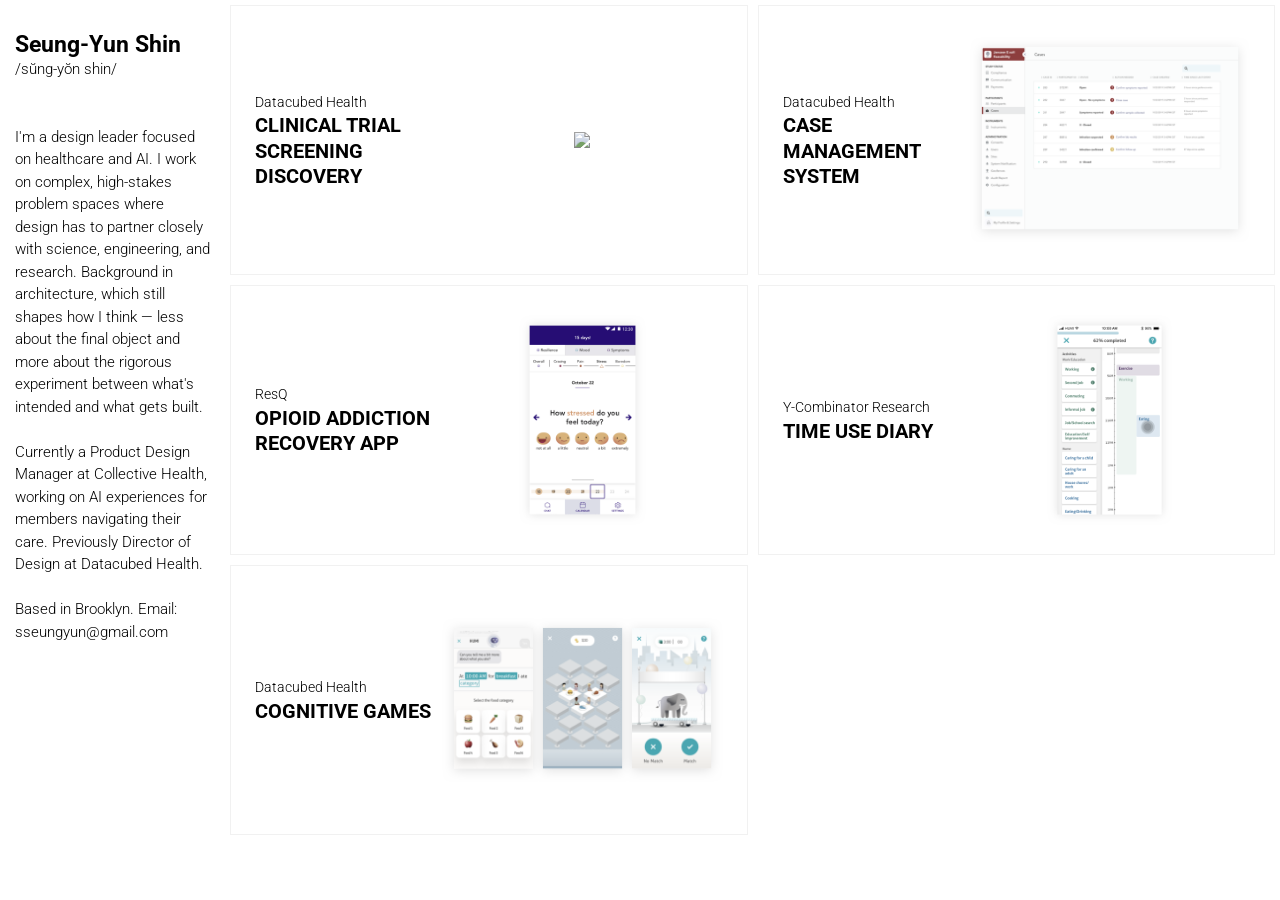
==== commit 371ea786: "Hide 7 case studies, update bio" ====
--- a/work/index.html
+++ b/work/index.html
@@ -32,8 +32,9 @@
 					<p2>/sŭng-yŏn shin/
 					</p2> <br><br><br>
 					<p2>
-						I lead the design team at a healthcare start-up based in Brooklyn. Unafraid to advocate for users, I am a pretty-good and pretty-scrappy design experience. I like interviewing users, making complex flow diagrams, and rock climbing (I'm a better designer than climber).  <br><br>
-						<strong>Email:</strong> sseungyun@gmail.com
+						I'm a design leader focused on healthcare and AI. I work on complex, high-stakes problem spaces where design has to partner closely with science, engineering, and research. Background in architecture, which still shapes how I think — less about the final object and more about the rigorous experiment between what's intended and what gets built.<br><br>
+						Currently a Product Design Manager at Collective Health, working on AI experiences for members navigating their care. Previously Director of Design at Datacubed Health.<br><br>
+						Based in Brooklyn. Email: sseungyun@gmail.com
 					<!--
 						  <b class="btn active" onclick="filterSelection('all')"> Show all</a><br>
 						  <a class="btn" onclick="filterSelection('mobile')"> Mobile</a><br>
@@ -106,25 +107,26 @@
 							<img src="img/thumbnail/cognitive-thumbnail.png" class="meta__avatar thumbnail_img"/>  
 						</div>
 					</a>
+					<!-- HIDDEN CASE STUDIES - uncomment to restore
 					<a id="planningpoker" class="grid__item 6" href="#">
 						<div class="gridtitle">
 							<p class="category">Breadbox</p>
 							<h2 class="title title--preview">Planning Poker App</h2>
 						</div>
 						<div class="meta meta--preview">
-							
+
 							<img src="img/thumbnail/breadbox-thumbnail.png" class="meta__avatar thumbnail_img"/>
 						</div>
 					</a>
 
 					<a id="restarauntsurvey" class="grid__item 7" href="#">
-						
+
 						<div class="gridtitle">
 							<p class="category">Renzell</p>
 							<h2 class="title title--preview">Restaurant Survey App</h2>
 						</div>
 						<div class="meta meta--preview">
-							
+
 							<img src="img/thumbnail/renzell-thumbnail.png" class="meta__avatar thumbnail_img"/>
 						</div>
 					</a>
@@ -152,10 +154,10 @@
 							<h2 class="title title--preview">3D Touch: Proof of Concept</h2>
 						</div>
 						<div class="meta meta--preview">
-							
+
 							<img src="img/thumbnail/3dtouch-thumbnail.png" class="meta__avatar thumbnail_img"/>
 						</div>
-					</a>	
+					</a>
 
 
 					<a id="illustrations" class="grid__item 14" href="#">
@@ -164,7 +166,7 @@
 							<h2 class="title title--preview">Illustrations</h2>
 						</div>
 						<div class="meta meta--preview">
-							
+
 							<img src="img/thumbnail/google-thumbnail.png" class="meta__avatar thumbnail_img"/>
 						</div>
 					</a>
@@ -172,12 +174,13 @@
 						<div class="gridtitle">
 							<p class="category">Trifold</p>
 							<h2 class="title title--preview">Cleaning Service Logo</h2>
-						
+
 						</div>
 						<div class="meta meta--preview">
 							<img src="img/thumbnail/trifold-thumbnail.png" class="meta__avatar thumbnail_img"/>
 						</div>
 					</a>
+					END HIDDEN CASE STUDIES -->
 				</section>
 
 				<section class="content">
@@ -825,6 +828,7 @@
 							</div>
 						</article>
 
+						<!-- HIDDEN CONTENT - Breadbox, Renzell, Coldwell Banker, Quartz Survey, 3D Touch, Illustrations, Trifold
 						<article class="content__item 6">
 							<span class="category category--full">Breadbox</span>
 							<h2 class="title title--full">Planning Poker App</h2>
@@ -1278,6 +1282,7 @@
 	    						</div>
 	    					</div>
 						</article>
+						END HIDDEN CONTENT -->
 					</div>
 
 				<button class="close-button close-button--show"><i class="fa fa-close"></i><span>Close</span></button>
